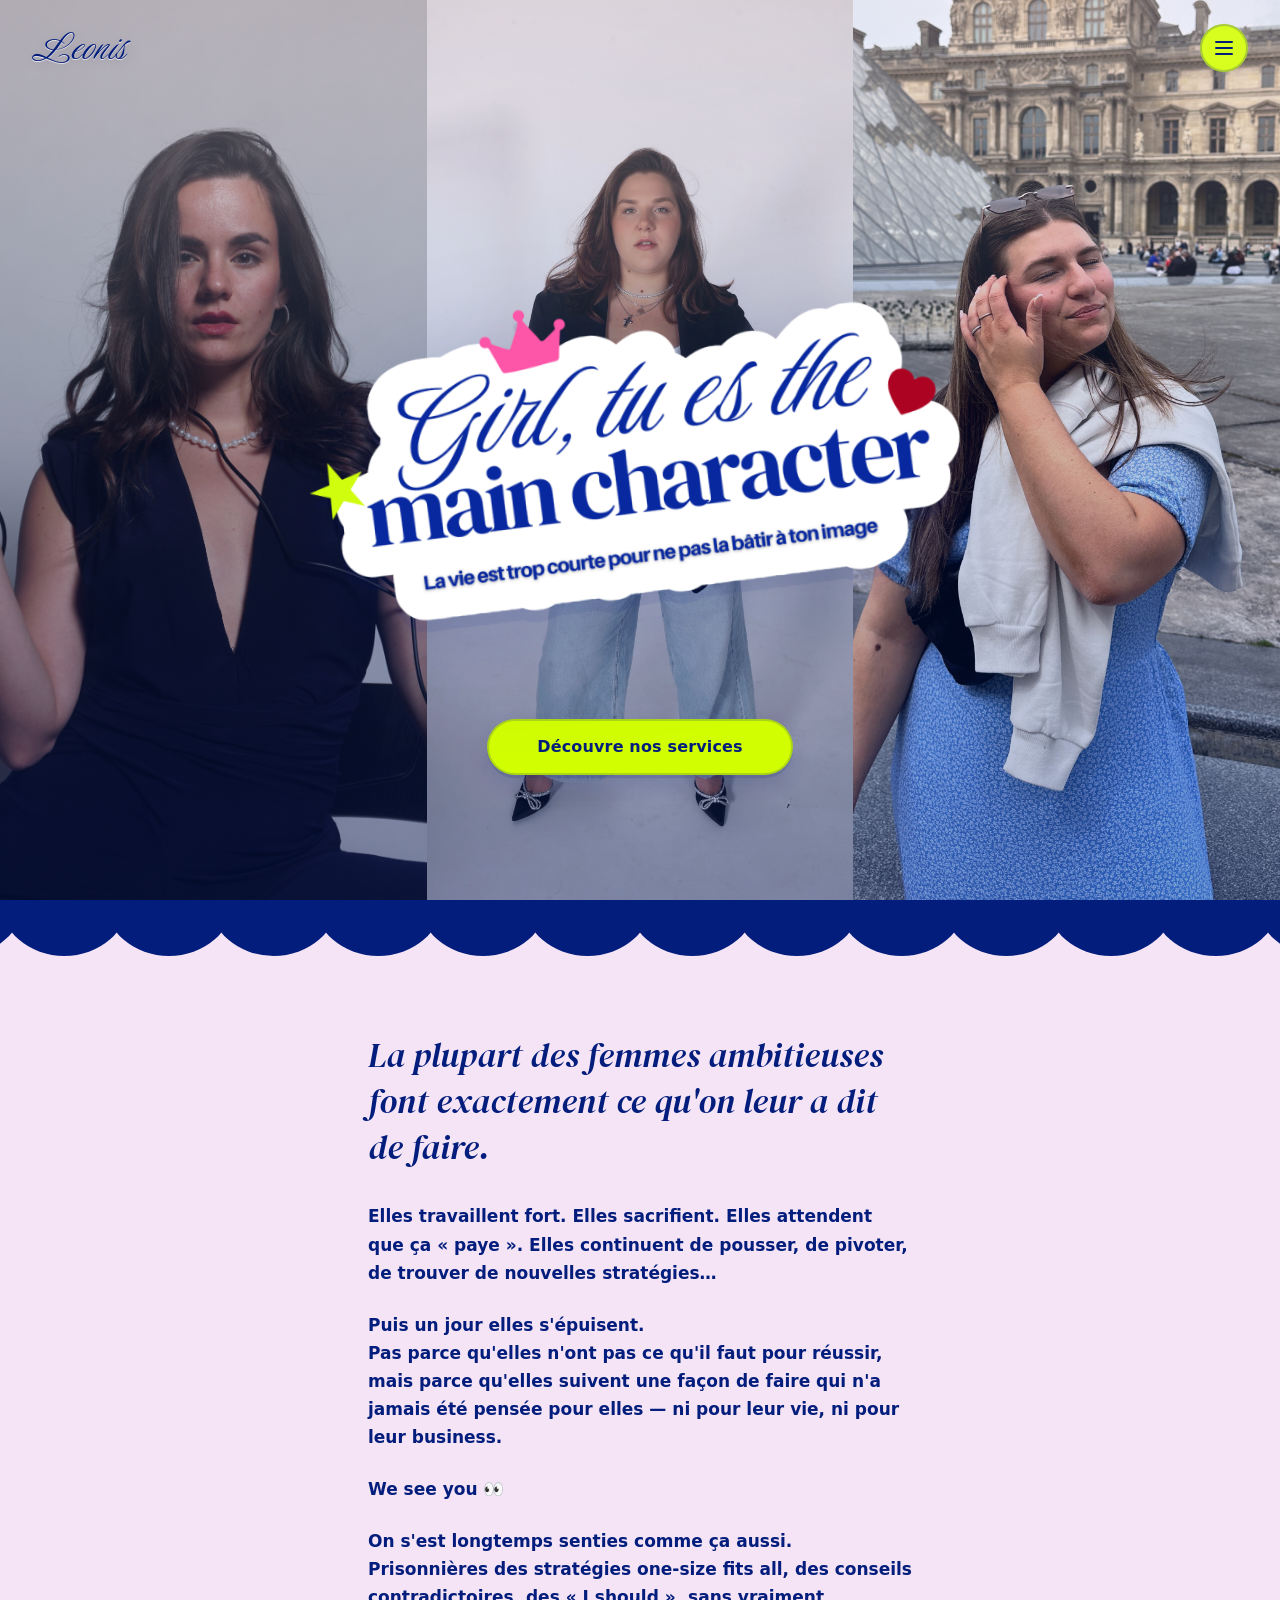
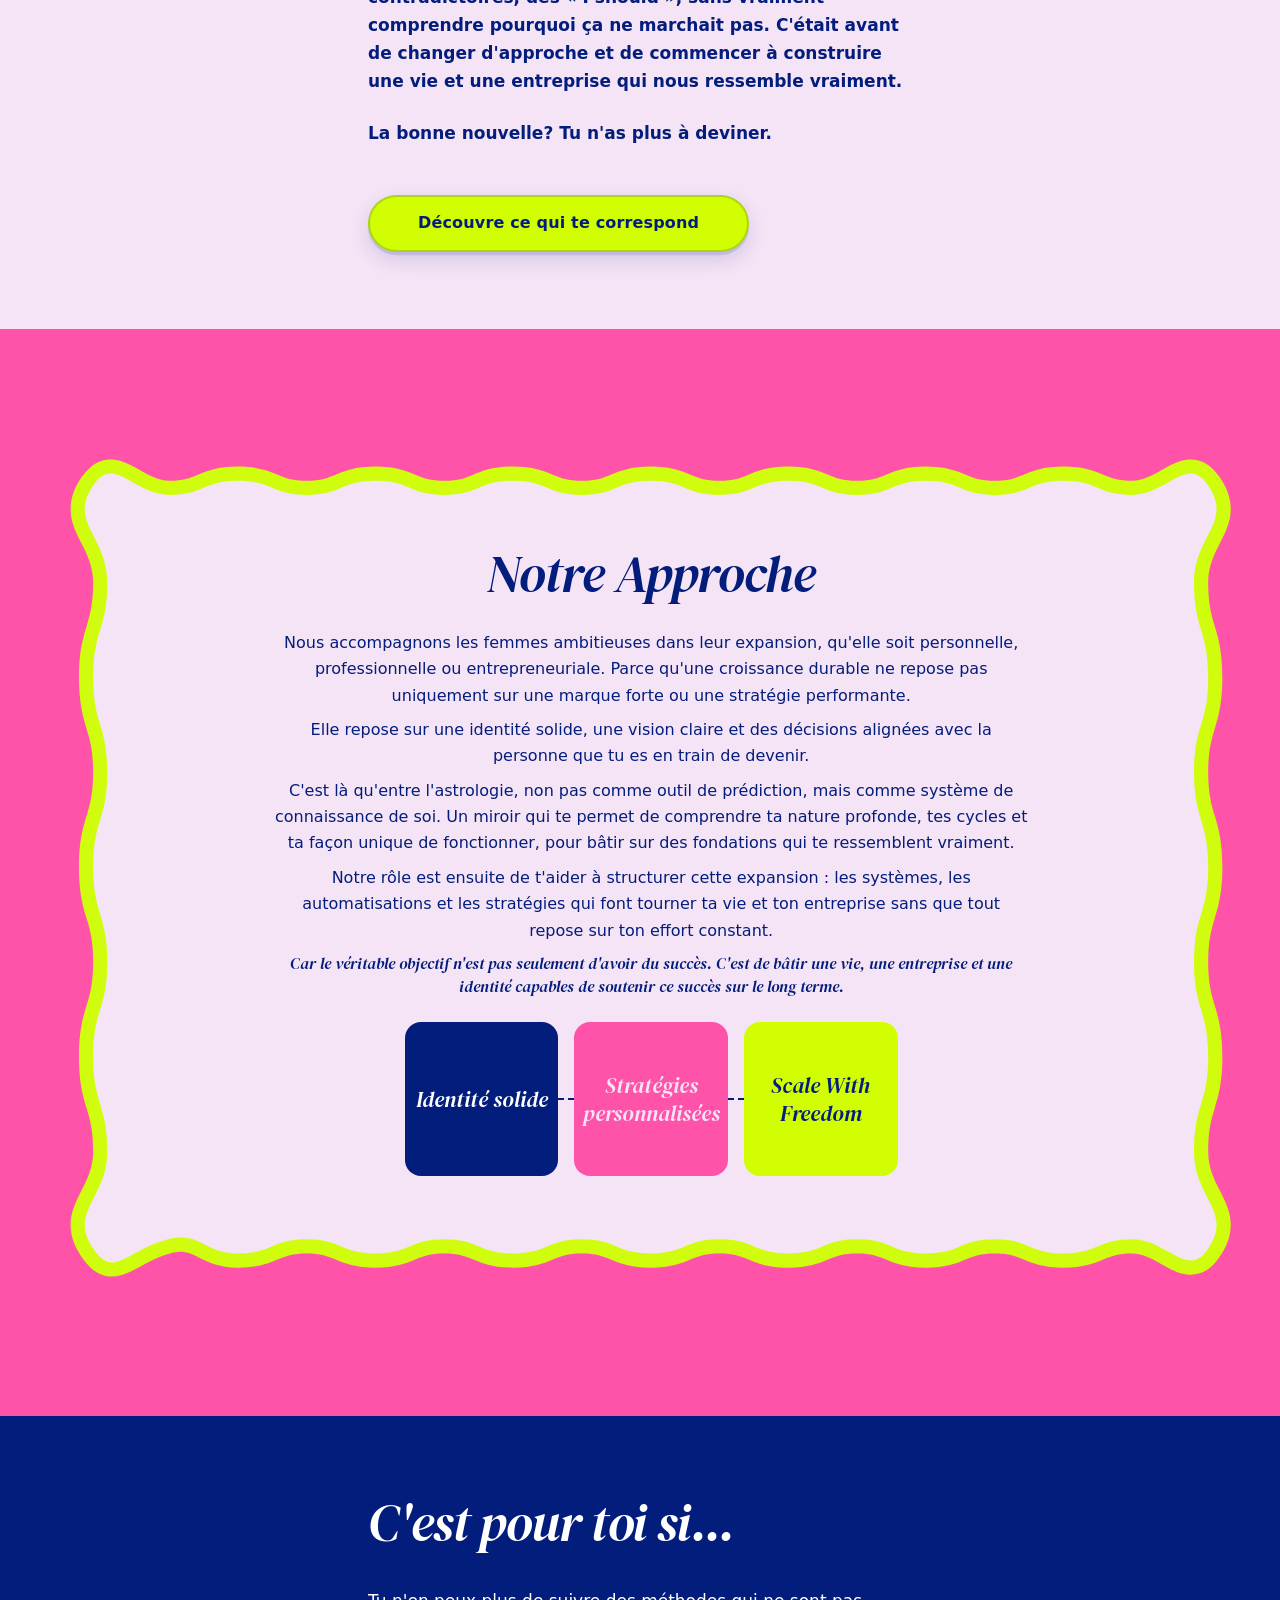
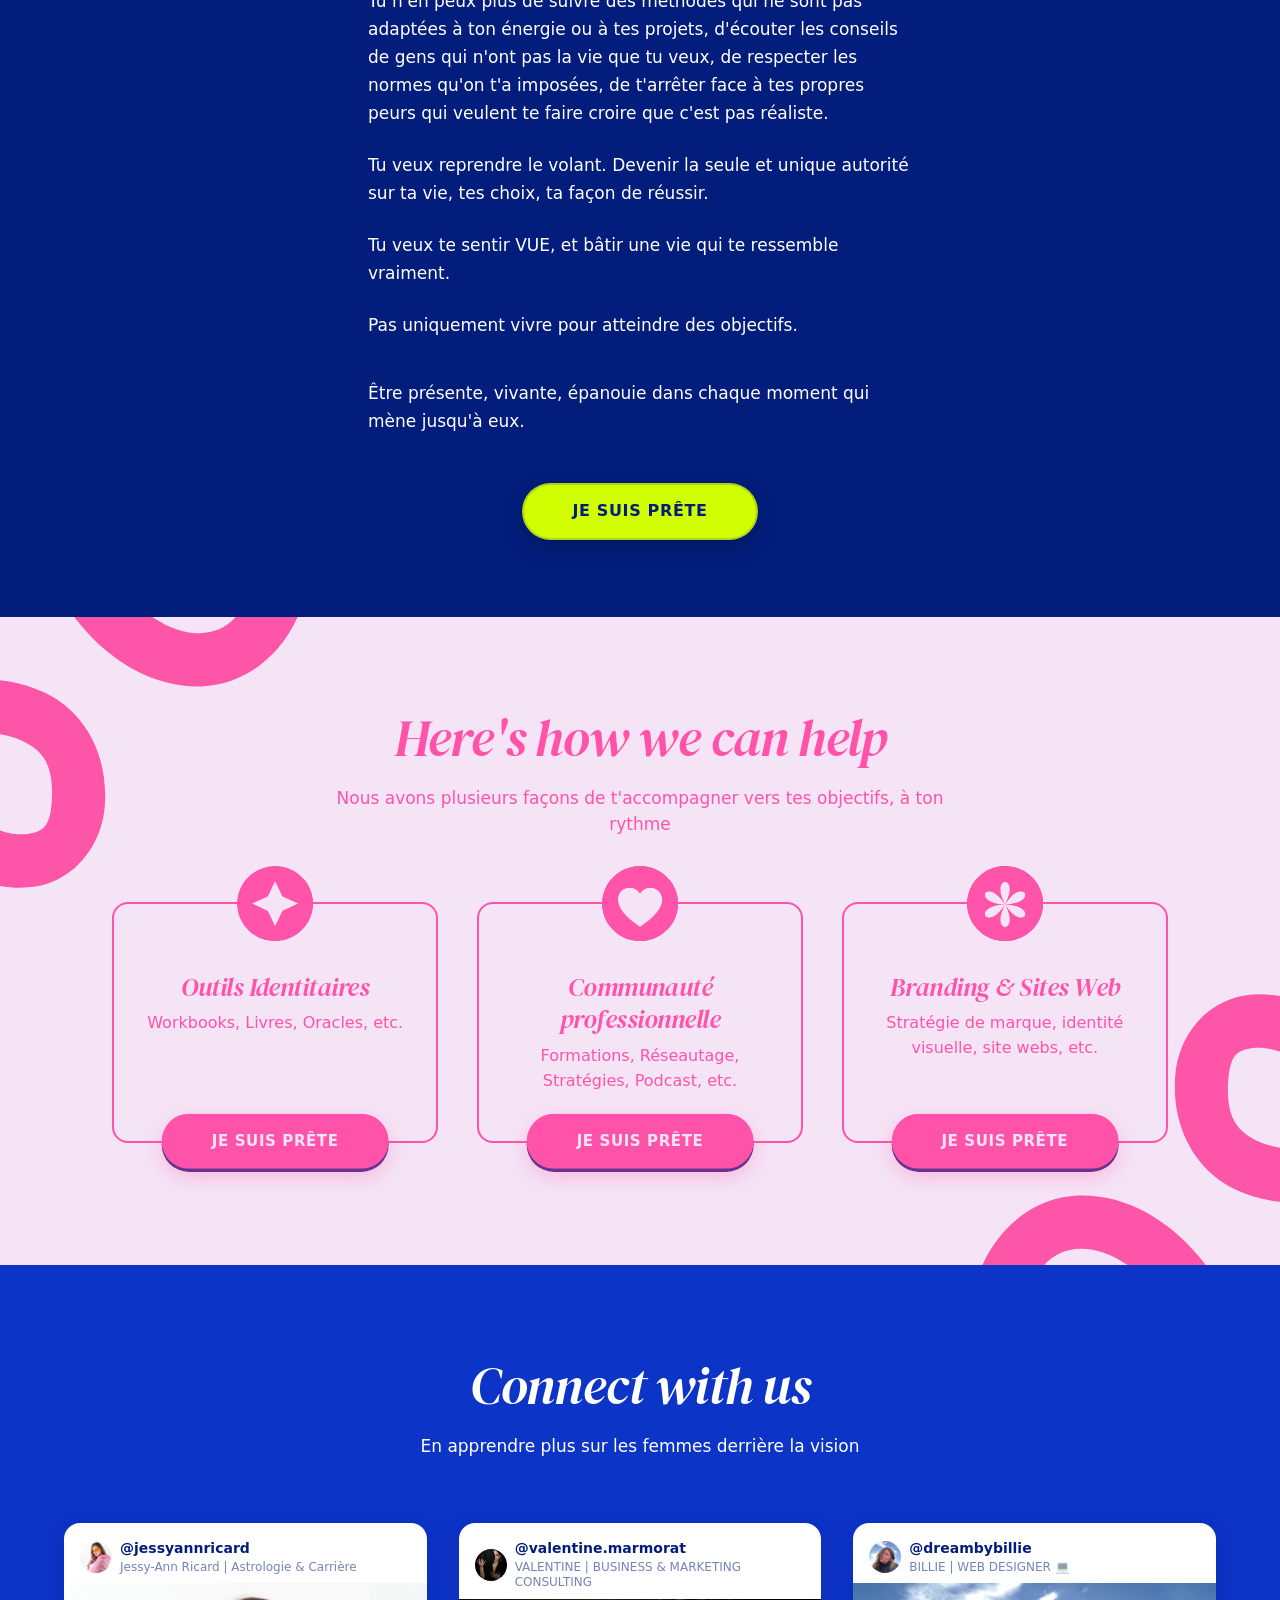
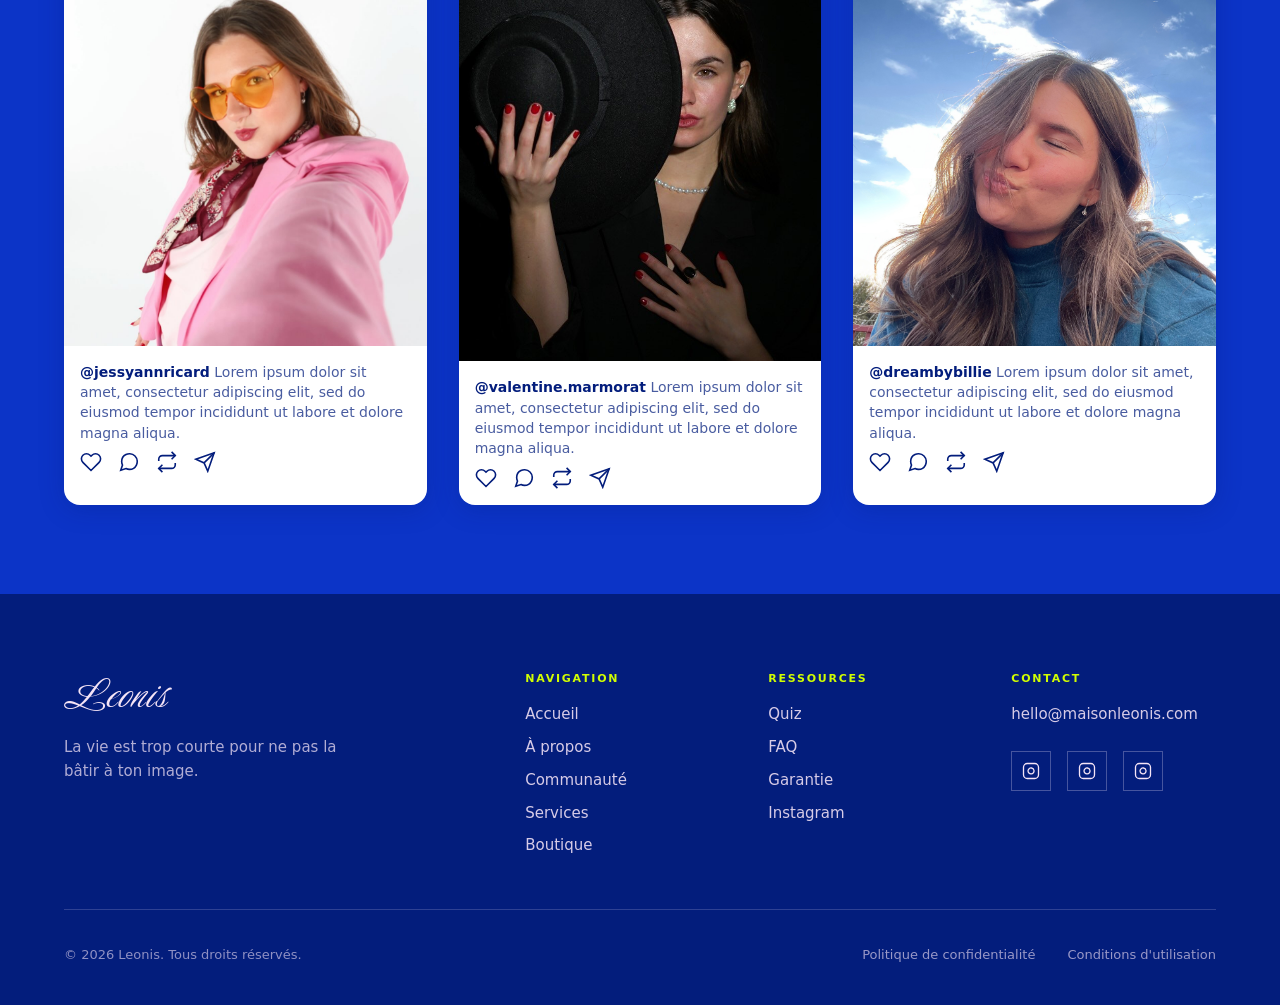
==== index.html @ 5a292ce3 "Initial commit — Maison Leonis Site vitrine Leonis Community : page d'accueil, page communauté, styl" ====
<!DOCTYPE html>
<html lang="fr">
<head>
  <meta charset="UTF-8" />
  <meta name="viewport" content="width=device-width, initial-scale=1.0, viewport-fit=cover" />
  <meta
    name="description"
    content="Leonis — Girl, tu es the main character. La vie est trop courte pour ne pas la bâtir à ton image."
  />
  <title>Girl, tu es the main character — Leonis</title>
  <link rel="icon" href="Images/rondetoile.svg" type="image/svg+xml" />

  <link rel="preconnect" href="https://fonts.googleapis.com" />
  <link rel="preconnect" href="https://fonts.gstatic.com" crossorigin />
  <link
    href="https://fonts.googleapis.com/css2?family=DM+Serif+Display:ital@0;1&family=Luxurious+Script&display=swap"
    rel="stylesheet"
  />
  <link href="https://fonts.cdnfonts.com/css/aileron" rel="stylesheet" />

  <link rel="preload" as="image" href="Images/jess.jpg" />
  <link rel="preload" as="image" href="Images/titrehero.png" />
  <link rel="stylesheet" href="css/variables.css" />
  <link rel="stylesheet" href="css/base.css" />
  <link rel="stylesheet" href="css/nav-footer.css" />
  <link rel="stylesheet" href="css/pages/home.css" />
</head>
<body class="page-home">

  <header class="site-header">
    <a class="site-logo" href="index.html">Leonis</a>
    <button
      class="nav-toggle"
      type="button"
      aria-expanded="false"
      aria-controls="site-nav"
      aria-label="Ouvrir le menu"
    >
      <span class="nav-toggle__bars" aria-hidden="true">
        <span class="nav-toggle__bar"></span>
        <span class="nav-toggle__bar"></span>
        <span class="nav-toggle__bar"></span>
      </span>
    </button>
  </header>

  <div class="nav-overlay" id="site-nav" aria-hidden="true">
    <div class="nav-popup" role="dialog" aria-modal="true" aria-label="Menu principal">
      <nav class="nav-popup__nav" aria-label="Navigation principale">
        <ul class="nav-popup__list">
          <li class="nav-popup__item">
            <a class="nav-popup__link nav-popup__link--active" href="index.html" aria-current="page">Accueil</a>
          </li>
          <li class="nav-popup__item">
            <a class="nav-popup__link" href="#a-propos">À propos</a>
          </li>
          <li class="nav-popup__item">
            <a class="nav-popup__link" href="community.html">Communauté</a>
          </li>
          <li class="nav-popup__item">
            <a class="nav-popup__link" href="#services">Services</a>
          </li>
          <li class="nav-popup__item">
            <a class="nav-popup__link" href="#boutique">Boutique</a>
          </li>
        </ul>
      </nav>
    </div>
  </div>

  <main>
    <section class="hero hero--sticker" aria-labelledby="hero-sticker-title">
      <div class="hero__panels" aria-hidden="true">

        <div class="hero__carousel">
          <div class="hero__panel">
            <img
              class="hero__panel-img hero__panel-img--val"
              src="Images/valfond.JPG"
              alt=""
              width="800"
              height="1000"
            />
          </div>
          <div class="hero__panel">
            <img
              class="hero__panel-img is-active"
              src="Images/jessfond.jpg"
              alt=""
              width="800"
              height="1000"
            />
          </div>
      
          <div class="hero__panel">
            <img
              class="hero__panel-img hero__panel-img--billie"
              src="Images/billiefond2.JPG"
              alt=""
              width="800"
              height="1000"
            />
          </div>
          <div class="hero__carousel-dots">
            <button type="button" class="hero__carousel-dot is-active" aria-label="Photo 1 sur 3"></button>
            <button type="button" class="hero__carousel-dot" aria-label="Photo 2 sur 3"></button>
            <button type="button" class="hero__carousel-dot" aria-label="Photo 3 sur 3"></button>
          </div>
        </div>
      </div>

      <div class="hero__inner hero__inner--sticker">
        <div class="hero-sticker">
          <h1 class="hero-sticker__title" id="hero-sticker-title">
            <img
              class="hero-sticker__title-img"
              src="Images/titrehero.png"
              alt="Girl, tu es the main character — La vie est trop courte pour ne pas la bâtir à ton image"
              width="800"
              height="400"
            />
          </h1>

          <a class="hero-sticker__btn" href="#services">Découvre nos services</a>
        </div>
      </div>
    </section>
    <section class="letter-section" aria-label="Une lettre pour toi">
      <svg
        class="letter-section__edge"
        xmlns="http://www.w3.org/2000/svg"
        viewBox="0 0 1492 75"
        preserveAspectRatio="none"
        aria-hidden="true"
      >
        <defs>
          <path
            id="letter-bump"
            d="M 0 0 H 150 A 75 75 0 0 1 0 0 Z"
          />
        </defs>
        <rect width="1492" height="3" fill="currentColor" />
        <use href="#letter-bump" x="-122" fill="currentColor" />
        <use href="#letter-bump" x="0" fill="currentColor" />
        <use href="#letter-bump" x="122" fill="currentColor" />
        <use href="#letter-bump" x="244" fill="currentColor" />
        <use href="#letter-bump" x="366" fill="currentColor" />
        <use href="#letter-bump" x="488" fill="currentColor" />
        <use href="#letter-bump" x="610" fill="currentColor" />
        <use href="#letter-bump" x="732" fill="currentColor" />
        <use href="#letter-bump" x="854" fill="currentColor" />
        <use href="#letter-bump" x="976" fill="currentColor" />
        <use href="#letter-bump" x="1098" fill="currentColor" />
        <use href="#letter-bump" x="1220" fill="currentColor" />
        <use href="#letter-bump" x="1342" fill="currentColor" />
        <use href="#letter-bump" x="1464" fill="currentColor" />
      </svg>

      <article class="letter-inner">
        <p class="letter-opening">La plupart des femmes ambitieuses font exactement ce qu'on leur a dit de faire.</p>
        <div class="letter-body">
          <p class="letter-text">Elles travaillent fort. Elles sacrifient. Elles attendent que ça « paye ». Elles continuent de pousser, de pivoter, de trouver de nouvelles stratégies…</p>
          <p class="letter-text">Puis un jour elles s'épuisent.<br />
          Pas parce qu'elles n'ont pas ce qu'il faut pour réussir, mais parce qu'elles suivent une façon de faire qui n'a jamais été pensée pour elles — ni pour leur vie, ni pour leur business.</p>
          <p class="letter-text letter-text--emphasis">We see you 👀</p>
          <p class="letter-text">On s'est longtemps senties comme ça aussi. Prisonnières des stratégies one-size fits all, des conseils contradictoires, des « I should », sans vraiment comprendre pourquoi ça ne marchait pas. C'était avant de changer d'approche et de commencer à construire une vie et une entreprise qui nous ressemble vraiment.</p>
          <p class="letter-text">La bonne nouvelle? Tu n'as plus à deviner.</p>
        </div>
        <a class="letter-cta" href="quiz.html">Découvre ce qui te correspond</a>
      </article>
    </section>

    <section class="approach-section" aria-labelledby="approach-title">
      <article class="approach-card">
        <img
          class="approach-card__bg"
          src="Images/fondflash.svg"
          alt=""
          width="960"
          height="540"
          aria-hidden="true"
        />
        <div class="approach-card__content">
          <h2 class="approach-title" id="approach-title">Notre Approche</h2>
          <div class="approach-body">
            <p class="approach-text approach-text--lead">
              Nous accompagnons les femmes ambitieuses dans leur expansion, qu'elle soit personnelle, professionnelle ou entrepreneuriale. Parce qu'une croissance durable ne repose pas uniquement sur une marque forte ou une stratégie performante.
            </p>
            <p class="approach-text">
              Elle repose sur une identité solide, une vision claire et des décisions alignées avec la personne que tu es en train de devenir.
            </p>
            <p class="approach-text">
              C'est là qu'entre l'astrologie, non pas comme outil de prédiction, mais comme système de connaissance de soi. Un miroir qui te permet de comprendre ta nature profonde, tes cycles et ta façon unique de fonctionner, pour bâtir sur des fondations qui te ressemblent vraiment.
            </p>
            <p class="approach-text">
              Notre rôle est ensuite de t'aider à structurer cette expansion : les systèmes, les automatisations et les stratégies qui font tourner ta vie et ton entreprise sans que tout repose sur ton effort constant.
            </p>
            <p class="approach-text approach-text--closing">
              Car le véritable objectif n'est pas seulement d'avoir du succès. C'est de bâtir une vie, une entreprise et une identité capables de soutenir ce succès sur le long terme.
            </p>
          </div>

          <div class="approach-pills" role="list" aria-label="Les trois piliers de notre approche">
            <div class="approach-pill approach-pill--navy" role="listitem">
              <span class="approach-pill__label">Identité solide</span>
            </div>
            <div class="approach-pill approach-pill--blush" role="listitem">
              <span class="approach-pill__label">Stratégies personnalisées</span>
            </div>
            <div class="approach-pill approach-pill--lime" role="listitem">
              <span class="approach-pill__label">Scale With Freedom</span>
            </div>
          </div>
        </div>
      </article>
    </section>

    <section class="for-you-section" aria-labelledby="for-you-title">
      <article class="for-you-inner">
        <h2 class="for-you-title" id="for-you-title">C'est pour toi si...</h2>
        <div class="for-you-body">
          <p class="for-you-text">
            Tu n'en peux plus de suivre des méthodes qui ne sont pas adaptées à ton énergie ou à tes projets, d'écouter les conseils de gens qui n'ont pas la vie que tu veux, de respecter les normes qu'on t'a imposées, de t'arrêter face à tes propres peurs qui veulent te faire croire que c'est pas réaliste.
          </p>
          <p class="for-you-text">
            Tu veux reprendre le volant. Devenir la seule et unique autorité sur ta vie, tes choix, ta façon de réussir.
          </p>
          <p class="for-you-text">
            Tu veux te sentir VUE, et bâtir une vie qui te ressemble vraiment.
          </p>
          <p class="for-you-text">
            Pas uniquement vivre pour atteindre des objectifs.
          </p>
          <p class="for-you-text for-you-text--closing">
            Être présente, vivante, épanouie dans chaque moment qui mène jusqu'à eux.
          </p>
        </div>
        <a class="for-you-cta" href="quiz.html">Je suis prête</a>
      </article>
    </section>

    <section class="services-section" id="services" aria-labelledby="services-title">
      <img
        class="services-section__deco services-section__deco--top-left"
        src="Images/formerose.svg"
        alt=""
        width="600"
        height="600"
        aria-hidden="true"
      />
      <img
        class="services-section__deco services-section__deco--bottom-right"
        src="Images/formerose.svg"
        alt=""
        width="600"
        height="600"
        aria-hidden="true"
      />

      <div class="services-inner">
        <header class="services-header">
          <h2 class="services-title" id="services-title">Here's how we can help</h2>
          <p class="services-subtitle">
            Nous avons plusieurs façons de t'accompagner vers tes objectifs, à ton rythme
          </p>
        </header>

        <div class="services-grid" role="list" aria-label="Nos trois offres">
          <article class="service-card" role="listitem">
            <img
              class="service-card__icon"
              src="Images/rondetoile.svg"
              alt=""
              width="80"
              height="80"
              aria-hidden="true"
            />
            <h3 class="service-card__title">Outils Identitaires</h3>
            <p class="service-card__desc">Workbooks, Livres, Oracles, etc.</p>
            <a class="service-card__btn" href="#boutique">Je suis prête</a>
          </article>

          <article class="service-card" role="listitem">
            <img
              class="service-card__icon"
              src="Images/rondcoeur.svg"
              alt=""
              width="80"
              height="80"
              aria-hidden="true"
            />
            <h3 class="service-card__title">Communauté professionnelle</h3>
            <p class="service-card__desc">Formations, Réseautage, Stratégies, Podcast, etc.</p>
            <a class="service-card__btn" href="community.html">Je suis prête</a>
          </article>

          <article class="service-card" role="listitem">
            <img
              class="service-card__icon"
              src="Images/rondfleur.svg"
              alt=""
              width="80"
              height="80"
              aria-hidden="true"
            />
            <h3 class="service-card__title">Branding & Sites Web</h3>
            <p class="service-card__desc">Stratégie de marque, identité visuelle, site webs, etc.</p>
            <a class="service-card__btn" href="#services">Je suis prête</a>
          </article>
        </div>
      </div>
    </section>

    <section class="connect-section" id="connect" aria-labelledby="connect-title">
      <div class="connect-inner">
        <header class="connect-header">
          <h2 class="connect-title" id="connect-title">Connect with us</h2>
          <p class="connect-subtitle">En apprendre plus sur les femmes derrière la vision</p>
          <p class="connect-scroll-hint" aria-hidden="true">Glisse pour découvrir →</p>
        </header>

        <div class="connect-grid" role="list" aria-label="Nos profils Instagram">
          <a
            class="ig-post"
            role="listitem"
            href="https://www.instagram.com/jessyannricard/"
            target="_blank"
            rel="noopener noreferrer"
            aria-label="Voir le profil Instagram de Jess — @jessyannricard"
          >
            <div class="ig-post__header">
              <img
                class="ig-post__avatar"
                src="Images/jess.jpg"
                alt=""
                width="32"
                height="32"
                loading="lazy"
                decoding="async"
              />
              <div class="ig-post__meta">
                <span class="ig-post__username">@jessyannricard</span>
                <span class="ig-post__location">Jessy-Ann Ricard | Astrologie & Carrière</span>
              </div>
            </div>
            <img
              class="ig-post__image"
              src="Images/jess.jpg"
              alt="Jess, fondatrice de Maison Leonis."
              width="1080"
              height="1080"
              loading="lazy"
              decoding="async"
            />
            <div class="ig-post__footer">
              <p class="ig-post__caption">
                <strong class="ig-post__caption-user">@jessyannricard</strong>
                Lorem ipsum dolor sit amet, consectetur adipiscing elit, sed do eiusmod tempor incididunt ut labore et dolore magna aliqua.
              </p>
              <div class="ig-post__actions" aria-hidden="true">
                <svg class="ig-post__icon" viewBox="0 0 24 24" fill="none" stroke="currentColor" stroke-width="1.75" aria-hidden="true">
                  <path d="M20.84 4.61a5.5 5.5 0 0 0-7.78 0L12 5.67l-1.06-1.06a5.5 5.5 0 0 0-7.78 7.78l1.06 1.06L12 21.23l7.78-7.78 1.06-1.06a5.5 5.5 0 0 0 0-7.78z" />
                </svg>
                <svg class="ig-post__icon" viewBox="0 0 24 24" fill="none" stroke="currentColor" stroke-width="1.75" aria-hidden="true">
                  <path d="M21 11.5a8.38 8.38 0 0 1-.9 3.8 8.5 8.5 0 0 1-7.6 4.7 8.38 8.38 0 0 1-3.8-.9L3 21l1.9-5.7a8.38 8.38 0 0 1-.9-3.8 8.5 8.5 0 0 1 4.7-7.6 8.38 8.38 0 0 1 3.8-.9h.5a8.48 8.48 0 0 1 8 8v.5z" />
                </svg>
                <svg class="ig-post__icon" viewBox="0 0 24 24" fill="none" stroke="currentColor" stroke-width="1.75" aria-hidden="true">
                  <path d="M17 1l4 4-4 4" />
                  <path d="M3 11V9a4 4 0 0 1 4-4h14" />
                  <path d="M7 23l-4-4 4-4" />
                  <path d="M21 13v2a4 4 0 0 1-4 4H3" />
                </svg>
                <svg class="ig-post__icon" viewBox="0 0 24 24" fill="none" stroke="currentColor" stroke-width="1.75" aria-hidden="true">
                  <path d="M22 2L11 13" />
                  <path d="M22 2l-7 20-4-9-9-4 20-7z" />
                </svg>
              </div>
            </div>
          </a>

          <a
            class="ig-post"
            role="listitem"
            href="https://www.instagram.com/valentine.marmorat/"
            target="_blank"
            rel="noopener noreferrer"
            aria-label="Voir le profil Instagram de Val — @valentine.marmorat"
          >
            <div class="ig-post__header">
              <img
                class="ig-post__avatar"
                src="Images/val.jpg"
                alt=""
                width="32"
                height="32"
                loading="lazy"
                decoding="async"
              />
              <div class="ig-post__meta">
                <span class="ig-post__username">@valentine.marmorat</span>
                <span class="ig-post__location">VALENTINE | BUSINESS & MARKETING CONSULTING</span>
              </div>
            </div>
            <img
              class="ig-post__image"
              src="Images/val.jpg"
              alt="Val, co-fondatrice de Leonis Community."
              width="1080"
              height="1080"
              loading="lazy"
              decoding="async"
            />
            <div class="ig-post__footer">
              <p class="ig-post__caption">
                <strong class="ig-post__caption-user">@valentine.marmorat</strong>
                Lorem ipsum dolor sit amet, consectetur adipiscing elit, sed do eiusmod tempor incididunt ut labore et dolore magna aliqua.
              </p>
              <div class="ig-post__actions" aria-hidden="true">
                <svg class="ig-post__icon" viewBox="0 0 24 24" fill="none" stroke="currentColor" stroke-width="1.75" aria-hidden="true">
                  <path d="M20.84 4.61a5.5 5.5 0 0 0-7.78 0L12 5.67l-1.06-1.06a5.5 5.5 0 0 0-7.78 7.78l1.06 1.06L12 21.23l7.78-7.78 1.06-1.06a5.5 5.5 0 0 0 0-7.78z" />
                </svg>
                <svg class="ig-post__icon" viewBox="0 0 24 24" fill="none" stroke="currentColor" stroke-width="1.75" aria-hidden="true">
                  <path d="M21 11.5a8.38 8.38 0 0 1-.9 3.8 8.5 8.5 0 0 1-7.6 4.7 8.38 8.38 0 0 1-3.8-.9L3 21l1.9-5.7a8.38 8.38 0 0 1-.9-3.8 8.5 8.5 0 0 1 4.7-7.6 8.38 8.38 0 0 1 3.8-.9h.5a8.48 8.48 0 0 1 8 8v.5z" />
                </svg>
                <svg class="ig-post__icon" viewBox="0 0 24 24" fill="none" stroke="currentColor" stroke-width="1.75" aria-hidden="true">
                  <path d="M17 1l4 4-4 4" />
                  <path d="M3 11V9a4 4 0 0 1 4-4h14" />
                  <path d="M7 23l-4-4 4-4" />
                  <path d="M21 13v2a4 4 0 0 1-4 4H3" />
                </svg>
                <svg class="ig-post__icon" viewBox="0 0 24 24" fill="none" stroke="currentColor" stroke-width="1.75" aria-hidden="true">
                  <path d="M22 2L11 13" />
                  <path d="M22 2l-7 20-4-9-9-4 20-7z" />
                </svg>
              </div>
            </div>
          </a>

          <a
            class="ig-post"
            role="listitem"
            href="https://www.instagram.com/dreambybillie/"
            target="_blank"
            rel="noopener noreferrer"
            aria-label="Voir le profil Instagram de Billie — @billieapointe"
          >
            <div class="ig-post__header">
              <img
                class="ig-post__avatar"
                src="Images/billie.png"
                alt=""
                width="32"
                height="32"
                loading="lazy"
                decoding="async"
              />
              <div class="ig-post__meta">
                <span class="ig-post__username">@dreambybillie</span>
                <span class="ig-post__location">BILLIE | WEB DESIGNER 💻</span>
              </div>
            </div>
            <img
              class="ig-post__image ig-post__image--billie"
              src="Images/billie.png"
              alt="Billie, associée Maison Leonis."
              width="1080"
              height="1080"
              loading="lazy"
              decoding="async"
            />
            <div class="ig-post__footer">
              <p class="ig-post__caption">
                <strong class="ig-post__caption-user">@dreambybillie</strong>
                Lorem ipsum dolor sit amet, consectetur adipiscing elit, sed do eiusmod tempor incididunt ut labore et dolore magna aliqua.
              </p>
              <div class="ig-post__actions" aria-hidden="true">
                <svg class="ig-post__icon" viewBox="0 0 24 24" fill="none" stroke="currentColor" stroke-width="1.75" aria-hidden="true">
                  <path d="M20.84 4.61a5.5 5.5 0 0 0-7.78 0L12 5.67l-1.06-1.06a5.5 5.5 0 0 0-7.78 7.78l1.06 1.06L12 21.23l7.78-7.78 1.06-1.06a5.5 5.5 0 0 0 0-7.78z" />
                </svg>
                <svg class="ig-post__icon" viewBox="0 0 24 24" fill="none" stroke="currentColor" stroke-width="1.75" aria-hidden="true">
                  <path d="M21 11.5a8.38 8.38 0 0 1-.9 3.8 8.5 8.5 0 0 1-7.6 4.7 8.38 8.38 0 0 1-3.8-.9L3 21l1.9-5.7a8.38 8.38 0 0 1-.9-3.8 8.5 8.5 0 0 1 4.7-7.6 8.38 8.38 0 0 1 3.8-.9h.5a8.48 8.48 0 0 1 8 8v.5z" />
                </svg>
                <svg class="ig-post__icon" viewBox="0 0 24 24" fill="none" stroke="currentColor" stroke-width="1.75" aria-hidden="true">
                  <path d="M17 1l4 4-4 4" />
                  <path d="M3 11V9a4 4 0 0 1 4-4h14" />
                  <path d="M7 23l-4-4 4-4" />
                  <path d="M21 13v2a4 4 0 0 1-4 4H3" />
                </svg>
                <svg class="ig-post__icon" viewBox="0 0 24 24" fill="none" stroke="currentColor" stroke-width="1.75" aria-hidden="true">
                  <path d="M22 2L11 13" />
                  <path d="M22 2l-7 20-4-9-9-4 20-7z" />
                </svg>
              </div>
            </div>
          </a>
        </div>
      </div>
    </section>
  </main>

  <footer class="site-footer">
    <div class="site-footer__inner">
      <div class="site-footer__top">
        <div class="site-footer__brand">
          <a class="site-footer__logo" href="index.html">Leonis</a>
          <p class="site-footer__tagline">
            La vie est trop courte pour ne pas la bâtir à ton image.
          </p>
        </div>

        <div class="site-footer__grid">
          <nav class="site-footer__col site-footer__col--navigation" aria-label="Navigation du site">
            <h2 class="site-footer__heading">Navigation</h2>
            <ul class="site-footer__list">
              <li><a class="site-footer__link" href="index.html">Accueil</a></li>
              <li><a class="site-footer__link" href="#a-propos">À propos</a></li>
              <li><a class="site-footer__link" href="community.html">Communauté</a></li>
              <li><a class="site-footer__link" href="#services">Services</a></li>
              <li><a class="site-footer__link" href="#boutique">Boutique</a></li>
            </ul>
          </nav>

          <nav class="site-footer__col" aria-label="Ressources">
            <h2 class="site-footer__heading">Ressources</h2>
            <ul class="site-footer__list">
              <li><a class="site-footer__link" href="quiz.html">Quiz</a></li>
              <li><a class="site-footer__link" href="community.html#faq">FAQ</a></li>
              <li><a class="site-footer__link" href="community.html#garantie">Garantie</a></li>
              <li><a class="site-footer__link" href="#connect">Instagram</a></li>
            </ul>
          </nav>

          <div class="site-footer__col">
            <h2 class="site-footer__heading">Contact</h2>
            <ul class="site-footer__list">
              <li>
                <a class="site-footer__link" href="mailto:hello@maisonleonis.com">
                  hello@maisonleonis.com
                </a>
              </li>
            </ul>

            <ul class="site-footer__social" aria-label="Nos profils Instagram">
              <li>
                <a
                  class="site-footer__social-link"
                  href="https://www.instagram.com/jessyannricard/"
                  target="_blank"
                  rel="noopener noreferrer"
                  aria-label="Instagram de Jess — @jessyannricard"
                >
                  <svg class="site-footer__social-icon" viewBox="0 0 24 24" fill="none" stroke="currentColor" stroke-width="1.75" aria-hidden="true">
                    <rect x="2" y="2" width="20" height="20" rx="5" ry="5" />
                    <path d="M16 11.37A4 4 0 1 1 12.63 8 4 4 0 0 1 16 11.37z" />
                    <line x1="17.5" y1="6.5" x2="17.51" y2="6.5" />
                  </svg>
                </a>
              </li>
              <li>
                <a
                  class="site-footer__social-link"
                  href="https://www.instagram.com/valentine.marmorat/"
                  target="_blank"
                  rel="noopener noreferrer"
                  aria-label="Instagram de Val — @valentine.marmorat"
                >
                  <svg class="site-footer__social-icon" viewBox="0 0 24 24" fill="none" stroke="currentColor" stroke-width="1.75" aria-hidden="true">
                    <rect x="2" y="2" width="20" height="20" rx="5" ry="5" />
                    <path d="M16 11.37A4 4 0 1 1 12.63 8 4 4 0 0 1 16 11.37z" />
                    <line x1="17.5" y1="6.5" x2="17.51" y2="6.5" />
                  </svg>
                </a>
              </li>
              <li>
                <a
                  class="site-footer__social-link"
                  href="https://www.instagram.com/dreambybillie/"
                  target="_blank"
                  rel="noopener noreferrer"
                  aria-label="Instagram de Billie — @dreambybillie"
                >
                  <svg class="site-footer__social-icon" viewBox="0 0 24 24" fill="none" stroke="currentColor" stroke-width="1.75" aria-hidden="true">
                    <rect x="2" y="2" width="20" height="20" rx="5" ry="5" />
                    <path d="M16 11.37A4 4 0 1 1 12.63 8 4 4 0 0 1 16 11.37z" />
                    <line x1="17.5" y1="6.5" x2="17.51" y2="6.5" />
                  </svg>
                </a>
              </li>
            </ul>
          </div>
        </div>
      </div>

      <div class="site-footer__bottom">
        <p class="site-footer__copy">© 2026 Leonis. Tous droits réservés.</p>
        <nav class="site-footer__legal" aria-label="Liens légaux">
          <ul class="site-footer__legal-list">
            <li><a class="site-footer__legal-link" href="#">Politique de confidentialité</a></li>
            <li><a class="site-footer__legal-link" href="#">Conditions d'utilisation</a></li>
          </ul>
        </nav>
      </div>
    </div>
  </footer>

  <script type="module" src="animation.js"></script>
</body>
</html>
---- css/variables.css ----
/* ============================================
   variables.css — couleurs, typos, espacements
   ============================================ */

:root {
  /* Palette officielle */
  --color-lime: #d1fe01;
  --color-navy: #031d7c;
  --color-blue: #0c34c7;
  --color-blush: #f5e4f6;
  --color-pink: #ff53a9;
  --color-crimson: #ac0324;

  /* Sémantique */
  --color-anchor-black: var(--color-navy);
  --color-anchor-cream: var(--color-blush);
  --color-ink: var(--color-navy);
  --color-forest: var(--color-crimson);
  --color-sage: var(--color-lime);
  --color-lavender: var(--color-pink);
  --color-lilac: var(--color-blush);
  --color-cream: var(--color-blush);

  /* Noto Serif Display (Google Fonts) — variante condensée via font-stretch */
  --font-heading: "Noto Serif Display", Georgia, serif;
  --font-heading-stretch: condensed;
  --font-body: "Inter", system-ui, sans-serif;
  --font-logo: "Luxurious Script", cursive;

  --space-sm: 0.5rem;
  --space-md: 1rem;
  --space-lg: 1.5rem;
  --space-xl: 2rem;
  --space-2xl: 3rem;
  --space-3xl: 4rem;
  --space-4xl: 6rem;

  /* Angles droits : autorité, hors codes spa */
  --radius-promise-frame: 0;
  --radius-promise-card: 0;
  --radius-faq-pill: 0;
  --radius-lg: 1rem;

  /* ~100–120px : air entre sections « club privé » */
  --section-padding-y: clamp(6.25rem, 9vw, 7.5rem);

  --faq-page-bg: var(--color-anchor-cream);
  --faq-card-surface: color-mix(in srgb, white 88%, var(--color-anchor-cream));

  /* CTA finale plein écran — photo + overlay */
  --final-cta-padding-y: 8.75rem;
  --final-cta-title-min: 5rem;
  --final-cta-subtitle-size: 1.125rem;
  --final-cta-overlay: color-mix(in srgb, var(--color-anchor-black) 55%, transparent);

  /* Bouton primaire (girl boss) — même look partout */
  --lc-btn-max-width: 26.25rem;
  --lc-btn-border: color-mix(in srgb, var(--color-ink) 24%, transparent);
  --lc-btn-border-hover: color-mix(in srgb, var(--color-ink) 38%, transparent);
  --lc-btn-shadow-3d: 0 0.25rem 0 color-mix(in srgb, var(--color-ink) 14%, transparent);
  --lc-btn-shadow-soft: 0 0.75rem 2rem color-mix(in srgb, var(--color-ink) 18%, transparent);
  --lc-btn-shadow-hover-3d: 0 0.125rem 0 color-mix(in srgb, var(--color-ink) 16%, transparent);
  --lc-btn-shadow-hover-soft: 0 1rem 2.5rem color-mix(in srgb, var(--color-ink) 26%, transparent);

  --promise-surface: color-mix(in srgb, var(--color-lilac) 28%, var(--color-anchor-cream));
  --promise-frame-bg: color-mix(in srgb, var(--color-lilac) 42%, white);
  --promise-card-tone-1: color-mix(in srgb, var(--color-lilac) 78%, white);
  --promise-card-tone-2: color-mix(in srgb, var(--color-blue) 22%, var(--color-lilac));
  --promise-card-tone-3: color-mix(in srgb, var(--color-sage) 18%, var(--color-lilac));
  --promise-card-tone-4: color-mix(in srgb, var(--color-forest) 12%, var(--color-lilac));
  --promise-card-border: color-mix(in srgb, var(--color-ink) 32%, transparent);
  --promise-burst-tint: color-mix(in srgb, var(--color-lavender) 45%, white);

  /* Hero h1 — gouttières latérales pour resserrer le titre */
  --hero-title-gutter: 7.5rem; /* 120px */

  /* Titres de section (h2 / intro) — plus larges que l’ancienne colonne ~40–44rem ; hero exclu */
  --lc-section-heading-stack: min(58rem, 100%);
  --lc-section-heading-stack-tight: min(54rem, 100%);
  --lc-section-copy-column: min(58rem, 100%);
  /* Section story : plus large, padding vertical dédié (moins haut que les autres sections) */
  --lc-story-inner-max: min(72rem, 100%);
  --lc-story-padding-y: clamp(3rem, 5vw, 4.25rem);

  --transition-base: 280ms ease;

  --max-width-content: 45rem;
  --max-width-site: 72rem;
}
---- css/base.css ----
/* ============================================
   base.css — reset, typographie, bouton partagé
   ============================================ */

*,
*::before,
*::after {
  box-sizing: border-box;
}

body {
  margin: 0;
  overflow-x: hidden;
  font-family: var(--font-body);
  font-size: clamp(0.875rem, 0.35vw + 0.82rem, 0.9375rem);
  line-height: 1.65;
  color: var(--color-ink);
  background-color: var(--color-anchor-cream);
}

img {
  max-width: 100%;
  height: auto;
  display: block;
}

a {
  color: inherit;
  text-decoration: none;
}

a:focus-visible {
  outline: 2px solid var(--color-lavender);
  outline-offset: 3px;
}

/* ============================================
   Bouton primaire — girl boss (palette Leonis)
   ============================================ */

.lc-btn {
  position: relative;
  display: inline-flex;
  align-items: center;
  justify-content: center;
  margin-top: var(--space-sm);
  padding: var(--space-lg) var(--space-2xl);
  border: 2px solid var(--lc-btn-border);
  border-radius: 0;
  font-family: var(--font-body);
  font-size: 0.75rem;
  font-weight: 700;
  line-height: 1.35;
  letter-spacing: 0.14em;
  text-transform: uppercase;
  text-align: center;
  text-decoration: none;
  color: var(--color-ink);
  background-color: var(--color-lavender);
  box-shadow: var(--lc-btn-shadow-3d), var(--lc-btn-shadow-soft);
  cursor: pointer;
  transition:
    background-color var(--transition-base),
    border-color var(--transition-base),
    color var(--transition-base),
    transform var(--transition-base),
    box-shadow var(--transition-base);
}

.lc-btn:hover {
  color: var(--color-ink);
  background-color: var(--color-lilac);
  border-color: var(--lc-btn-border-hover);
  box-shadow: var(--lc-btn-shadow-hover-3d), var(--lc-btn-shadow-hover-soft);
  transform: translateY(-2px);
}

.lc-btn:focus-visible {
  outline: 2px solid var(--color-lavender);
  outline-offset: 4px;
}

.final-cta .lc-btn:focus-visible {
  outline-color: var(--color-anchor-cream);
}

.final-cta__actions .lc-btn,
.pricing__actions .lc-btn {
  width: 100%;
  max-width: var(--lc-btn-max-width);
  margin-top: 0;
}

.faq__footer .lc-btn {
  margin-top: 0;
}

@media (prefers-reduced-motion: reduce) {
  .lc-btn:hover {
    transform: none;
  }
}

/* Titres principaux : Noto Serif Display condensed (400–500), tailles max 68px / 50px */
h1,
h2 {
  font-family: var(--font-heading);
  font-weight: 500;
  font-style: normal;
  font-stretch: var(--font-heading-stretch);
  line-height: 1.12;
}

h1 {
  font-size: clamp(2.5rem, 4.5vw + 1.5rem, 4.75rem);
}

h2 {
  font-size: clamp(2.75rem, 5.5vw + 1.35rem, 5.75rem);
  font-weight: 500;
  letter-spacing: -0.02em;
}

h1 em,
h2 em {
  font-style: italic;
  font-weight: 400;
}

h3 {
  font-family: var(--font-heading);
  font-size: clamp(1.5rem, 2.25vw + 0.85rem, 2.35rem);
  font-weight: 500;
  font-style: normal;
  font-stretch: var(--font-heading-stretch);
  line-height: 1.2;
  letter-spacing: -0.02em;
}

h3 em {
  font-style: italic;
  font-weight: 400;
}
---- css/nav-footer.css ----
/* ============================================
   nav-footer.css — header, menu hamburger, footer
   ============================================ */

/* --- Header & menu hamburger --- */

.site-header {
  position: fixed;
  top: 0;
  right: 0;
  left: 0;
  z-index: 100;
  display: flex;
  align-items: center;
  justify-content: space-between;
  padding: var(--space-lg) var(--space-xl);
  pointer-events: none;
}

.site-header > * {
  pointer-events: auto;
}

.site-logo {
  font-family: var(--font-logo);
  font-size: clamp(2rem, 3.5vw, 2.75rem);
  font-weight: 400;
  line-height: 1;
  letter-spacing: 0.02em;
  color: var(--color-cream);
  text-shadow: 0 1px 2px color-mix(in srgb, var(--color-navy) 45%, transparent);
  transition: color var(--transition-base);
}

.site-logo:hover {
  color: var(--color-lavender);
}

.page-home .site-logo {
  color: var(--color-navy);
  text-shadow:
    0 1px 0 color-mix(in srgb, white 70%, transparent),
    0 2px 12px color-mix(in srgb, var(--color-navy) 18%, transparent);
}

.page-home .site-logo:hover {
  color: var(--color-pink);
}

.nav-toggle {
  position: relative;
  display: flex;
  align-items: center;
  justify-content: center;
  width: 3rem;
  height: 3rem;
  padding: 0;
  border: 2px solid color-mix(in srgb, var(--color-cream) 55%, transparent);
  border-radius: 50%;
  background-color: color-mix(in srgb, var(--color-navy) 72%, transparent);
  cursor: pointer;
  backdrop-filter: blur(6px);
  transition:
    border-color var(--transition-base),
    background-color var(--transition-base),
    transform var(--transition-base);
}

.nav-toggle:hover {
  border-color: var(--color-lime);
  background-color: color-mix(in srgb, var(--color-navy) 88%, transparent);
  transform: scale(1.04);
}

.nav-toggle:focus-visible {
  outline: 2px solid var(--color-lime);
  outline-offset: 4px;
}

.page-home .nav-toggle {
  border-color: color-mix(in srgb, var(--color-navy) 22%, transparent);
  background-color: color-mix(in srgb, var(--color-lime) 88%, white);
}

.page-home .nav-toggle:hover {
  border-color: var(--color-navy);
  background-color: var(--color-lime);
}

.nav-toggle__bars {
  position: relative;
  display: block;
  width: 1.125rem;
  height: 0.875rem;
}

.nav-toggle__bar {
  position: absolute;
  left: 0;
  display: block;
  width: 100%;
  height: 2px;
  border-radius: 9999px;
  background-color: var(--color-cream);
  transition:
    transform var(--transition-base),
    opacity var(--transition-base),
    top var(--transition-base);
}

.page-home .nav-toggle__bar {
  background-color: var(--color-navy);
}

.nav-toggle__bar:nth-child(1) {
  top: 0;
}

.nav-toggle__bar:nth-child(2) {
  top: 0.375rem;
}

.nav-toggle__bar:nth-child(3) {
  top: 0.75rem;
}

.nav-toggle[aria-expanded="true"] .nav-toggle__bar:nth-child(1) {
  top: 0.375rem;
  transform: rotate(45deg);
}

.nav-toggle[aria-expanded="true"] .nav-toggle__bar:nth-child(2) {
  opacity: 0;
}

.nav-toggle[aria-expanded="true"] .nav-toggle__bar:nth-child(3) {
  top: 0.375rem;
  transform: rotate(-45deg);
}

/* --- Menu plein écran --- */

.nav-overlay {
  position: fixed;
  top: 0;
  right: 0;
  bottom: 0;
  left: 0;
  z-index: 200;
  display: flex;
  align-items: stretch;
  justify-content: stretch;
  padding: clamp(0.35rem, 1.4vw, 0.85rem);
  background-color: color-mix(in srgb, var(--color-navy) 38%, transparent);
  opacity: 0;
  visibility: hidden;
  pointer-events: none;
  backdrop-filter: blur(8px);
  transition:
    opacity var(--transition-base),
    visibility var(--transition-base);
}

.nav-overlay.is-open {
  opacity: 1;
  visibility: visible;
  pointer-events: auto;
}

.nav-popup {
  position: relative;
  display: flex;
  width: 100%;
  height: 100%;
  min-height: 100%;
  flex-direction: column;
  align-items: center;
  justify-content: center;
  padding: clamp(var(--space-3xl), 12vh, var(--space-4xl)) var(--space-xl);
  overflow: visible;
  border: none;
  background-color: transparent;
  background-image: url("../Images/fondnavbar.svg");
  background-repeat: no-repeat;
  background-position: center;
  background-size: 80%;
  opacity: 0;
  transform: scale(1.05);
  transition:
    transform 520ms cubic-bezier(0.22, 1, 0.36, 1),
    opacity 380ms ease;
}

.nav-overlay.is-open .nav-popup {
  opacity: 1;
  transform: scale(1);
}

.nav-popup__nav {
  position: relative;
  z-index: 1;
  display: flex;
  width: min(40rem, 100%);
  flex: 1;
  align-items: center;
  justify-content: center;
}

.nav-popup__list {
  display: flex;
  width: 100%;
  flex-direction: column;
  gap: var(--space-md);
  margin: 0;
  padding: 0;
  list-style: none;
}

.nav-popup__item {
  opacity: 0;
  transform: translateY(1.25rem);
  transition:
    opacity 360ms ease,
    transform 360ms ease;
}

.nav-overlay.is-open .nav-popup__item {
  opacity: 1;
  transform: translateY(0);
}

.nav-overlay.is-open .nav-popup__item:nth-child(1) { transition-delay: 80ms; }
.nav-overlay.is-open .nav-popup__item:nth-child(2) { transition-delay: 130ms; }
.nav-overlay.is-open .nav-popup__item:nth-child(3) { transition-delay: 180ms; }
.nav-overlay.is-open .nav-popup__item:nth-child(4) { transition-delay: 230ms; }
.nav-overlay.is-open .nav-popup__item:nth-child(5) { transition-delay: 280ms; }

.nav-popup__link {
  display: block;
  padding: var(--space-md) var(--space-xl);
  border-radius: 9999px;
  font-family: var(--font-heading);
  font-stretch: var(--font-heading-stretch);
  font-size: clamp(1.75rem, 4vw + 0.5rem, 2.75rem);
  font-weight: 600;
  line-height: 1.15;
  letter-spacing: -0.01em;
  text-align: center;
  color: var(--color-navy);
  transition:
    background-color var(--transition-base),
    color var(--transition-base),
    transform var(--transition-base);
}

.nav-popup__link:hover {
  color: var(--color-pink);
  background-color: var(--color-lime);
  transform: scale(1.02);
}

.nav-popup__link--active {
  color: var(--color-blue);
  background-color: var(--color-lime);
}

.nav-popup__link:focus-visible {
  outline: 2px solid var(--color-navy);
  outline-offset: 3px;
}

body.is-nav-open {
  overflow: hidden;
}

body.is-nav-open .site-header {
  z-index: 210;
}

@media (prefers-reduced-motion: reduce) {
  .nav-toggle,
  .nav-toggle__bar,
  .nav-overlay,
  .nav-popup,
  .nav-popup__item,
  .nav-popup__link {
    transition: none;
  }

  .nav-overlay.is-open .nav-popup {
    transform: scale(1);
  }

  .nav-overlay.is-open .nav-popup__item {
    opacity: 1;
    transform: none;
  }
}

@media (max-width: 768px) {
  .site-header {
    padding:
      max(var(--space-md), env(safe-area-inset-top, 0px))
      max(var(--space-lg), env(safe-area-inset-right, 0px))
      var(--space-md)
      max(var(--space-lg), env(safe-area-inset-left, 0px));
  }

  .site-logo {
    font-size: clamp(1.75rem, 8vw, 2.25rem);
  }

  .nav-toggle {
    width: 2.75rem;
    height: 2.75rem;
  }

  .nav-overlay {
    padding: clamp(0.25rem, 1vw, 0.55rem);
  }

  .nav-popup {
    justify-content: center;
    padding:
      max(var(--space-3xl), env(safe-area-inset-top, 0px))
      var(--space-md)
      max(var(--space-2xl), env(safe-area-inset-bottom, 0px));
    overflow: hidden;
    background-image: none;
  }

  .nav-popup::before {
    content: '';
    position: absolute;
    top: 50%;
    left: 50%;
    z-index: 0;
    width: min(96vw, 26rem);
    aspect-ratio: 810 / 1012.5;
    background-image: url("../Images/fondmobile.svg");
    background-repeat: no-repeat;
    background-position: center;
    background-size: contain;
    transform: translate(-50%, -50%);
    pointer-events: none;
  }

  .nav-popup__nav {
    z-index: 1;
    flex: 0 1 auto;
    width: min(16rem, 74vw);
    max-height: min(58vh, 23rem);
    align-items: center;
    justify-content: center;
  }

  .nav-popup__list {
    gap: var(--space-sm);
  }

  .nav-popup__link {
    padding: var(--space-sm) var(--space-md);
    font-size: clamp(1.2rem, 4.2vw + 0.45rem, 1.65rem);
    line-height: 1.2;
  }
}

@media (max-width: 480px) {
  .nav-popup::before {
    width: min(98vw, 24rem);
  }

  .nav-popup__nav {
    width: min(17rem, 78vw);
    max-height: min(54vh, 21rem);
  }

  .nav-popup__list {
    gap: var(--space-sm);
  }

  .nav-popup__link {
    padding: var(--space-sm);
    font-size: clamp(1.1rem, 4vw + 0.35rem, 1.45rem);
  }
}

/* --- Footer --- */

.site-footer {
  padding: clamp(var(--space-3xl), 6vw, var(--space-4xl)) clamp(var(--space-lg), 4vw, var(--space-2xl))
    clamp(var(--space-xl), 3vw, var(--space-2xl));
  background-color: var(--color-navy);
  color: var(--color-cream);
}

.site-footer__inner {
  display: flex;
  width: 100%;
  max-width: var(--max-width-site);
  flex-direction: column;
  margin: 0 auto;
  gap: clamp(var(--space-2xl), 4vw, var(--space-3xl));
}

.site-footer__top {
  display: grid;
  grid-template-columns: minmax(14rem, 1.15fr) minmax(0, 2fr);
  gap: clamp(var(--space-2xl), 5vw, var(--space-4xl));
}

.site-footer__brand {
  display: flex;
  flex-direction: column;
  gap: var(--space-md);
}

.site-footer__logo {
  font-family: var(--font-logo);
  font-size: clamp(2.25rem, 3vw + 1rem, 3rem);
  font-weight: 400;
  line-height: 1;
  letter-spacing: 0.02em;
  color: var(--color-cream);
  transition: color var(--transition-base);
}

.site-footer__logo:hover {
  color: var(--color-lime);
}

.site-footer__tagline {
  margin: 0;
  max-width: 18rem;
  font-family: var(--font-body);
  font-size: clamp(0.875rem, 0.25vw + 0.82rem, 0.9375rem);
  font-weight: 400;
  line-height: 1.6;
  color: color-mix(in srgb, var(--color-cream) 72%, transparent);
}

.site-footer__grid {
  display: grid;
  grid-template-columns: repeat(3, minmax(0, 1fr));
  gap: clamp(var(--space-xl), 3vw, var(--space-2xl));
}

.site-footer__col {
  display: flex;
  flex-direction: column;
  gap: var(--space-md);
}

.site-footer__heading {
  margin: 0;
  font-family: var(--font-body);
  font-size: 0.6875rem;
  font-weight: 700;
  line-height: 1.4;
  letter-spacing: 0.16em;
  text-transform: uppercase;
  color: var(--color-lime);
}

.site-footer__list,
.site-footer__social,
.site-footer__legal-list {
  display: flex;
  flex-direction: column;
  gap: var(--space-sm);
  margin: 0;
  padding: 0;
  list-style: none;
}

.site-footer__social {
  flex-direction: row;
  gap: var(--space-md);
  margin-top: var(--space-sm);
}

.site-footer__link,
.site-footer__legal-link {
  font-family: var(--font-body);
  font-size: 0.9375rem;
  font-weight: 400;
  line-height: 1.5;
  color: color-mix(in srgb, var(--color-cream) 88%, transparent);
  transition: color var(--transition-base);
}

.site-footer__link:hover,
.site-footer__legal-link:hover {
  color: var(--color-pink);
}

.site-footer__link:focus-visible,
.site-footer__legal-link:focus-visible,
.site-footer__social-link:focus-visible {
  outline-color: var(--color-lime);
}

.site-footer__social-link {
  display: inline-flex;
  align-items: center;
  justify-content: center;
  width: 2.5rem;
  height: 2.5rem;
  border: 1px solid color-mix(in srgb, var(--color-cream) 28%, transparent);
  color: var(--color-cream);
  transition:
    color var(--transition-base),
    border-color var(--transition-base),
    background-color var(--transition-base);
}

.site-footer__social-link:hover {
  color: var(--color-navy);
  border-color: var(--color-lime);
  background-color: var(--color-lime);
}

.site-footer__social-icon {
  width: 1.125rem;
  height: 1.125rem;
}

.site-footer__bottom {
  display: flex;
  align-items: center;
  justify-content: space-between;
  gap: var(--space-lg);
  padding-top: clamp(var(--space-lg), 2.5vw, var(--space-xl));
  border-top: 1px solid color-mix(in srgb, var(--color-cream) 18%, transparent);
}

.site-footer__copy {
  margin: 0;
  font-family: var(--font-body);
  font-size: 0.8125rem;
  line-height: 1.5;
  color: color-mix(in srgb, var(--color-cream) 58%, transparent);
}

.site-footer__legal-list {
  flex-direction: row;
  flex-wrap: wrap;
  gap: var(--space-md) var(--space-xl);
}

.site-footer__legal-link {
  font-size: 0.8125rem;
  color: color-mix(in srgb, var(--color-cream) 62%, transparent);
}

@media (max-width: 1024px) {
  .site-footer__top {
    grid-template-columns: 1fr;
    gap: var(--space-2xl);
  }

  .site-footer__grid {
    grid-template-columns: repeat(2, minmax(0, 1fr));
  }
}

@media (max-width: 768px) {
  .site-footer {
    padding-bottom: max(var(--space-xl), env(safe-area-inset-bottom, 0px));
  }

  .site-footer__top {
    text-align: center;
  }

  .site-footer__brand {
    align-items: center;
  }

  .site-footer__tagline {
    max-width: none;
  }

  .site-footer__col--navigation {
    display: none;
  }

  .site-footer__grid {
    grid-template-columns: 1fr;
    gap: var(--space-xl);
    text-align: center;
  }

  .site-footer__col {
    align-items: center;
  }

  .site-footer__social {
    justify-content: center;
  }

  .site-footer__bottom {
    flex-direction: column;
    align-items: center;
    text-align: center;
  }
}

@media (max-width: 480px) {
  .site-footer__legal-list {
    flex-direction: column;
    gap: var(--space-sm);
  }
}
---- css/pages/home.css ----
/* ============================================
   home.css — page d'accueil (hero, lettre, approche, pour toi, services, connect)
   ============================================ */

/* --- Hero accueil — 3 portraits + titre sticker --- */

/* Base layout hero (était dans style.css global, requis pour le sticker) */
.hero {
  position: relative;
  display: flex;
  flex-direction: column;
  justify-content: center;
  overflow: hidden;
}

.hero__inner {
  position: relative;
  z-index: 2;
  display: flex;
  width: 100%;
  max-width: none;
  flex-direction: column;
  align-items: center;
  justify-content: center;
  margin: 0 auto;
  text-align: center;
}

.page-home {
  --font-script: var(--font-logo);
  --font-sticker-title: "DM Serif Display", Georgia, serif;
  --font-sticker-body: "Aileron", system-ui, sans-serif;
  font-family: var(--font-sticker-body);
}

.hero--sticker {
  min-height: 100vh;
  min-height: 100dvh;
  padding: var(--space-3xl) var(--space-lg);
  color: var(--color-navy);
}

.hero--sticker .hero__inner--sticker {
  z-index: 2;
}

.hero__panels {
  position: absolute;
  top: 0;
  right: 0;
  bottom: 0;
  left: 0;
  z-index: 0;
  display: grid;
  grid-template-columns: repeat(3, minmax(0, 1fr));
}

.hero__carousel {
  display: contents;
}

.hero__panel {
  position: relative;
  min-width: 0;
  height: 100%;
  overflow: hidden;
}

.hero__carousel-dots {
  display: none;
}

.hero__panels::after {
  content: '';
  position: absolute;
  top: 0;
  right: 0;
  bottom: 0;
  left: 0;
  z-index: 1;
  background: linear-gradient(
    180deg,
    color-mix(in srgb, var(--color-blush) 35%, transparent) 0%,
    color-mix(in srgb, var(--color-navy) 18%, transparent) 45%,
    color-mix(in srgb, var(--color-navy) 32%, transparent) 100%
  );
  pointer-events: none;
}

.hero__panel-img {
  display: block;
  width: 100%;
  height: 100%;
  min-width: 0;
  max-width: none;
  object-fit: cover;
  object-position: center top;
}

.hero__panel-img--center {
  object-position: center 15%;
}

.hero__panel-img--billie {
  object-position: center bottom;
  transform: scale(1.38);
  transform-origin: center bottom;
}

.hero-sticker {
  position: relative;
  display: flex;
  width: min(42rem, 92vw);
  flex-direction: column;
  align-items: center;
  margin: clamp(var(--space-3xl), 18vh, 12rem) auto 0;
  padding: 0;
  text-align: center;
}

.hero-sticker__title {
  position: relative;
  display: flex;
  width: 100%;
  flex-direction: column;
  align-items: center;
  margin: 0;
  padding: 0;
  font-family: inherit;
  font-weight: inherit;
  line-height: 1;
}

.hero-sticker__title-img {
  display: block;
  width: 100%;
  max-width: 42rem;
  height: auto;
  transform: rotate(-2.5deg);
  filter: drop-shadow(0 0.75rem 0 color-mix(in srgb, var(--color-navy) 8%, transparent))
    drop-shadow(0 1.5rem 3.5rem color-mix(in srgb, var(--color-navy) 18%, transparent));
}

.hero-sticker__btn {
  display: inline-flex;
  align-items: center;
  justify-content: center;
  margin-top: var(--space-4xl);
  padding: var(--space-md) var(--space-2xl);
  border: 2px solid color-mix(in srgb, var(--color-navy) 18%, transparent);
  border-radius: 9999px;
  font-family: var(--font-sticker-body);
  font-size: clamp(0.875rem, 1vw + 0.5rem, 1rem);
  font-weight: 700;
  line-height: 1.3;
  letter-spacing: 0.01em;
  text-decoration: none;
  color: var(--color-navy);
  background-color: var(--color-lime);
  box-shadow:
    0 0.2rem 0 color-mix(in srgb, var(--color-navy) 12%, transparent),
    0 0.5rem 1.25rem color-mix(in srgb, var(--color-navy) 14%, transparent);
  transition:
    background-color var(--transition-base),
    transform var(--transition-base),
    box-shadow var(--transition-base);
}

.hero-sticker__btn:hover {
  color: var(--color-navy);
  background-color: color-mix(in srgb, var(--color-lime) 88%, white);
  box-shadow:
    0 0.1rem 0 color-mix(in srgb, var(--color-navy) 16%, transparent),
    0 0.75rem 1.75rem color-mix(in srgb, var(--color-navy) 20%, transparent);
  transform: translateY(-2px);
}

.hero-sticker__btn:focus-visible {
  outline: 2px solid var(--color-navy);
  outline-offset: 4px;
}

@media (prefers-reduced-motion: reduce) {
  .hero-sticker__btn:hover {
    transform: none;
  }
}

@media (max-width: 1024px) {
  .hero__panels::after {
    background: linear-gradient(
      180deg,
      color-mix(in srgb, var(--color-blush) 42%, transparent) 0%,
      color-mix(in srgb, var(--color-navy) 28%, transparent) 55%,
      color-mix(in srgb, var(--color-navy) 45%, transparent) 100%
    );
  }
}

@media (max-width: 768px) {
  .hero--sticker {
    min-height: 100svh;
    padding:
      calc(var(--space-3xl) + 3.5rem)
      var(--space-md)
      var(--space-2xl);
  }

  .hero__panels {
    display: block;
  }

  .hero__carousel {
    display: block;
    position: absolute;
    top: 0;
    right: 0;
    bottom: 0;
    left: 0;
    width: 100%;
    height: 100%;
  }

  .hero__panel {
    position: absolute;
    top: 0;
    right: 0;
    bottom: 0;
    left: 0;
  }

  .hero__panel-img {
    position: absolute;
    top: 0;
    right: 0;
    bottom: 0;
    left: 0;
    width: 100%;
    height: 100%;
    max-width: none;
    object-fit: cover;
    object-position: center top;
    opacity: 0;
    transition: opacity var(--transition-base);
  }

  .hero__panel-img--val{
    object-position: center 100%;
    transform: scale(1.1);
    transform-origin: center 100%;
  }

  .hero__panel-img--billie {
    object-position: center 100%;
    transform: scale(1.5);
    transform-origin: center 100%;
  }

  .hero__panel-img.is-active {
    opacity: 1;
    z-index: 1;
  }

  .hero--sticker .hero__inner--sticker {
    pointer-events: none;
  }

  .hero__carousel-dots {
    position: absolute;
    right: 0;
    bottom: var(--space-xl);
    left: 0;
    z-index: 2;
    display: flex;
    align-items: center;
    justify-content: center;
    gap: var(--space-sm);
    pointer-events: auto;
  }

  .hero__carousel-dot {
    width: 0.5rem;
    height: 0.5rem;
    padding: 0;
    border: none;
    border-radius: var(--radius-full);
    background-color: color-mix(in srgb, white 55%, transparent);
    box-shadow: 0 0 0 1px color-mix(in srgb, var(--color-navy) 20%, transparent);
    cursor: pointer;
    transition:
      background-color var(--transition-base),
      transform var(--transition-base);
  }

  .hero__carousel-dot.is-active {
    background-color: var(--color-lime);
    box-shadow: 0 0 0 1px color-mix(in srgb, var(--color-navy) 35%, transparent);
    transform: scale(1.35);
  }

  .hero__carousel-dot:focus-visible {
    outline: 2px solid var(--color-navy);
    outline-offset: 3px;
  }

  .hero__panels::after {
    background: linear-gradient(
      180deg,
      color-mix(in srgb, var(--color-navy) 35%, transparent) 0%,
      color-mix(in srgb, var(--color-blush) 30%, transparent) 30%,
      color-mix(in srgb, var(--color-navy) 28%, transparent) 60%,
      color-mix(in srgb, var(--color-navy) 55%, transparent) 100%
    );
  }

  .hero-sticker {
    width: min(26rem, 92vw);
    margin-top: 0;
    padding: 0;
    pointer-events: auto;
  }

  .hero-sticker__title-img {
    transform: rotate(-1deg);
    filter: drop-shadow(0 0.5rem 1.5rem color-mix(in srgb, var(--color-navy) 12%, transparent));
  }

  .hero-sticker__btn {
    margin-top: calc(var(--space-4xl) + var(--space-2xl));
    padding: var(--space-md) var(--space-2xl);
    font-size: 1.125rem;
  }
}

@media (max-width: 480px) {
  .hero--sticker {
    padding:
      calc(var(--space-2xl) + 3rem)
      var(--space-sm)
      var(--space-xl);
  }

  .hero__carousel-dots {
    bottom: var(--space-lg);
  }

  .hero-sticker {
    width: min(100%, 22rem);
  }

  .hero-sticker__btn {
    margin-top: calc(var(--space-4xl) + var(--space-3xl));
    padding: var(--space-md) var(--space-xl);
    font-size: 1.125rem;
  }
}

/* --- Section lettre --- */

.letter-section {
  display: flex;
  flex-direction: column;
  align-items: center;
  background-color: var(--color-blush);
}

.letter-section__edge {
  display: block;
  width: 100%;
  height: clamp(2.25rem, 5vw, 3.5rem);
  flex-shrink: 0;
  color: var(--color-navy);
}

.letter-inner {
  width: 100%;
  max-width: 42rem;
  margin: 0 auto;
  padding: clamp(var(--space-2xl), 6vw, var(--space-4xl)) clamp(var(--space-xl), 5vw, var(--space-3xl));
}

.letter-opening {
  margin: 0 0 var(--space-xl);
  font-family: var(--font-sticker-title);
  font-size: clamp(1.5rem, 2.5vw + 0.75rem, 2.125rem);
  font-weight: 400;
  font-style: italic;
  line-height: 1.35;
  color: var(--color-navy);
  text-align: left;
}

.letter-body {
  display: flex;
  flex-direction: column;
  gap: var(--space-lg);
}

.letter-text {
  margin: 0;
  font-family: var(--font-sticker-body);
  font-size: clamp(0.9375rem, 0.4vw + 0.875rem, 1.0625rem);
  font-weight: 700;
  line-height: 1.65;
  color: var(--color-navy);
  text-align: left;
}

.letter-text--emphasis {
  margin: 0;
}

.letter-cta {
  display: inline-flex;
  align-items: center;
  justify-content: center;
  margin-top: var(--space-2xl);
  padding: var(--space-md) var(--space-2xl);
  border: 2px solid color-mix(in srgb, var(--color-navy) 18%, transparent);
  border-radius: 9999px;
  font-family: var(--font-sticker-body);
  font-size: clamp(0.875rem, 1vw + 0.5rem, 1rem);
  font-weight: 700;
  line-height: 1.3;
  letter-spacing: 0.01em;
  text-decoration: none;
  text-align: center;
  color: var(--color-navy);
  background-color: var(--color-lime);
  box-shadow:
    0 0.2rem 0 color-mix(in srgb, var(--color-navy) 12%, transparent),
    0 0.5rem 1.25rem color-mix(in srgb, var(--color-navy) 14%, transparent);
  transition:
    background-color var(--transition-base),
    transform var(--transition-base),
    box-shadow var(--transition-base);
}

.letter-cta:hover {
  color: var(--color-navy);
  background-color: color-mix(in srgb, var(--color-lime) 88%, white);
  box-shadow:
    0 0.1rem 0 color-mix(in srgb, var(--color-navy) 16%, transparent),
    0 0.75rem 1.75rem color-mix(in srgb, var(--color-navy) 20%, transparent);
  transform: translateY(-2px);
}

.letter-cta:focus-visible {
  outline: 2px solid var(--color-navy);
  outline-offset: 4px;
}

@media (prefers-reduced-motion: reduce) {
  .letter-cta:hover {
    transform: none;
  }
}

@media (max-width: 768px) {
  .letter-inner {
    padding: var(--space-2xl) var(--space-lg);
  }

  .letter-opening {
    font-size: clamp(1.25rem, 5vw + 0.5rem, 1.75rem);
    text-align: center;
  }

  .letter-body {
    gap: var(--space-md);
  }

  .letter-cta {
    display: flex;
    width: 100%;
    max-width: 20rem;
    margin-right: auto;
    margin-left: auto;
  }
}

@media (max-width: 480px) {
  .letter-inner {
    padding: var(--space-xl) var(--space-md);
  }

  .letter-text {
    font-size: 0.9375rem;
    line-height: 1.6;
  }
}

/* --- Section Notre Approche --- */

.approach-section {
  display: flex;
  flex-direction: column;
  align-items: center;
  padding: clamp(var(--space-2xl), 5vw, var(--space-3xl)) var(--space-lg);
  background-color: var(--color-pink);
}

.approach-card {
  position: relative;
  display: flex;
  width: min(85rem, 98vw);
  min-height: calc(min(85rem, 98vw) * 540 / 960);
  flex-direction: column;
  align-items: center;
  margin: 0 auto;
  overflow: hidden;
}

.approach-card__bg {
  position: absolute;
  top: 50%;
  left: 50%;
  z-index: 0;
  width: 100%;
  height: 100%;
  object-fit: fill;
  transform: translate(-50%, -50%) scale(1.18);
  transform-origin: center center;
  pointer-events: none;
}

.approach-card__content {
  position: relative;
  z-index: 1;
  display: flex;
  width: 100%;
  height: 100%;
  flex: 1;
  flex-direction: column;
  align-items: center;
  justify-content: center;
  box-sizing: border-box;
  padding: 12% 20% 14%;
  text-align: center;
}

.approach-title {
  margin: 0 0 var(--space-lg);
  font-family: var(--font-sticker-title);
  font-size: clamp(2rem, 3.5vw + 0.5rem, 3.25rem);
  font-weight: 400;
  font-style: italic;
  line-height: 1.2;
  color: var(--color-navy);
}

.approach-body {
  display: flex;
  width: 100%;
  max-width: 100%;
  flex-direction: column;
  gap: var(--space-sm);
}

.approach-text {
  margin: 0;
  width: 100%;
  max-width: 100%;
  font-family: var(--font-sticker-body);
  font-size: clamp(0.875rem, 0.3vw + 0.8125rem, 1rem);
  font-weight: 400;
  line-height: 1.65;
  color: var(--color-navy);
}

.approach-text--closing {
  font-family: var(--font-sticker-title);
  font-style: italic;
  line-height: 1.45;
}

.approach-pills {
  position: relative;
  display: flex;
  width: 100%;
  max-width: 100%;
  flex-wrap: nowrap;
  align-items: center;
  justify-content: center;
  gap: 0;
  margin-top: var(--space-lg);
}

.approach-pill {
  position: relative;
  z-index: 1;
  display: flex;
  align-items: center;
  justify-content: center;
  flex: 0 0 auto;
  width: clamp(8rem, 12vw, 10.5rem);
  height: clamp(8rem, 12vw, 10.5rem);
  margin: 0 var(--space-sm);
  padding: var(--space-sm);
  border-radius: var(--radius-lg);
  box-sizing: border-box;
  text-align: center;
}

.approach-pill__label {
  font-family: var(--font-sticker-title);
  font-size: clamp(1rem, 1.2vw + 0.75rem, 1.375rem);
  font-weight: 400;
  font-style: italic;
  line-height: 1.3;
}

.approach-pill--navy {
  background-color: var(--color-navy);
  color: white;
}

.approach-pill--blush {
  background-color: var(--color-pink);
  color: var(--color-blush);
}

.approach-pill--lime {
  background-color: var(--color-lime);
  color: var(--color-navy);
}

.approach-pill:not(:last-child)::after {
  content: '';
  position: absolute;
  top: 50%;
  left: 100%;
  z-index: 0;
  width: calc(2 * var(--space-sm));
  height: 0;
  border-top: 2px dashed var(--color-navy);
  transform: translateY(-50%);
  pointer-events: none;
}

@media (max-width: 768px) {
  .approach-section {
    padding: var(--space-2xl) var(--space-md);
  }

  .approach-card {
    width: 100%;
    min-height: auto;
    border: 2px solid color-mix(in srgb, var(--color-navy) 12%, transparent);
    border-radius: var(--radius-lg);
    background-color: color-mix(in srgb, var(--color-blush) 65%, white);
    box-shadow: 0 0.75rem 2.5rem color-mix(in srgb, var(--color-navy) 10%, transparent);
  }

  .approach-card__bg {
    display: none;
  }

  .approach-card__content {
    padding: var(--space-2xl) var(--space-lg);
  }

  .approach-title {
    font-size: clamp(1.75rem, 6vw + 0.5rem, 2.5rem);
  }

  .approach-body {
    gap: var(--space-lg);
    padding-top: var(--space-sm);
  }

  .approach-text {
    font-size: 0.9375rem;
    line-height: 1.75;
    text-align: left;
  }

  .approach-text--lead {
    font-size: 1rem;
    font-weight: 700;
    line-height: 1.6;
  }

  .approach-text--closing {
    margin-top: var(--space-sm);
    padding-top: var(--space-md);
    border-top: 1px solid color-mix(in srgb, var(--color-navy) 14%, transparent);
    font-size: 1rem;
  }

  .approach-pills {
    flex-direction: column;
    gap: var(--space-sm);
    margin-top: var(--space-xl);
  }

  .approach-pill {
    width: 100%;
    max-width: 16rem;
    height: auto;
    min-height: 4.5rem;
    margin: 0 auto;
    padding: var(--space-md) var(--space-lg);
    border-radius: var(--radius-md);
  }

  .approach-pill__label {
    font-size: 1.125rem;
  }

  .approach-pill:not(:last-child)::after {
    display: none;
  }
}

@media (max-width: 480px) {
  .approach-card__content {
    padding: var(--space-xl) var(--space-md);
  }

  .approach-body {
    gap: var(--space-md);
  }

  .approach-text {
    font-size: 0.875rem;
    line-height: 1.7;
  }

  .approach-text--lead {
    font-size: 0.9375rem;
  }

  .approach-text--closing {
    font-size: 0.9375rem;
  }

  .approach-pill {
    max-width: none;
  }
}

/* --- Section C'est pour toi si... --- */

.for-you-section {
  display: flex;
  flex-direction: column;
  align-items: center;
  background-color: var(--color-navy);
}

.for-you-inner {
  display: flex;
  width: 100%;
  max-width: 42rem;
  flex-direction: column;
  margin: 0 auto;
  padding: clamp(var(--space-2xl), 6vw, var(--space-4xl)) clamp(var(--space-xl), 5vw, var(--space-3xl));
}

.for-you-title {
  margin: 0 0 var(--space-xl);
  font-family: var(--font-sticker-title);
  font-size: clamp(2rem, 3.5vw + 0.5rem, 3.25rem);
  font-weight: 400;
  font-style: italic;
  line-height: 1.2;
  color: white;
  text-align: left;
}

.for-you-body {
  display: flex;
  flex-direction: column;
  gap: var(--space-lg);
}

.for-you-text {
  margin: 0;
  font-family: var(--font-sticker-body);
  font-size: clamp(0.9375rem, 0.4vw + 0.875rem, 1.0625rem);
  font-weight: 400;
  line-height: 1.65;
  color: white;
  text-align: left;
}

.for-you-text--closing {
  margin-top: var(--space-md);
}

.for-you-cta {
  display: inline-flex;
  align-self: center;
  align-items: center;
  justify-content: center;
  margin-top: var(--space-2xl);
  padding: var(--space-md) var(--space-2xl);
  border: 2px solid color-mix(in srgb, var(--color-navy) 18%, transparent);
  border-radius: 9999px;
  font-family: var(--font-sticker-body);
  font-size: clamp(0.875rem, 1vw + 0.5rem, 1rem);
  font-weight: 700;
  line-height: 1.3;
  letter-spacing: 0.04em;
  text-decoration: none;
  text-align: center;
  text-transform: uppercase;
  color: var(--color-navy);
  background-color: var(--color-lime);
  box-shadow:
    0 0.2rem 0 color-mix(in srgb, var(--color-navy) 12%, transparent),
    0 0.5rem 1.25rem color-mix(in srgb, black 20%, transparent);
  transition:
    background-color var(--transition-base),
    transform var(--transition-base),
    box-shadow var(--transition-base);
}

.for-you-cta:hover {
  color: var(--color-navy);
  background-color: color-mix(in srgb, var(--color-lime) 88%, white);
  box-shadow:
    0 0.1rem 0 color-mix(in srgb, var(--color-navy) 16%, transparent),
    0 0.75rem 1.75rem color-mix(in srgb, black 28%, transparent);
  transform: translateY(-2px);
}

.for-you-cta:focus-visible {
  outline: 2px solid var(--color-lime);
  outline-offset: 4px;
}

@media (prefers-reduced-motion: reduce) {
  .for-you-cta:hover {
    transform: none;
  }
}

@media (max-width: 768px) {
  .for-you-inner {
    padding: var(--space-2xl) var(--space-lg);
  }

  .for-you-title {
    font-size: clamp(1.75rem, 6vw + 0.5rem, 2.5rem);
    text-align: center;
  }

  .for-you-body {
    gap: var(--space-md);
  }

  .for-you-text--closing {
    font-weight: 700;
    font-style: italic;
  }

  .for-you-cta {
    width: 100%;
    max-width: 18rem;
  }
}

@media (max-width: 480px) {
  .for-you-inner {
    padding: var(--space-xl) var(--space-md);
  }

  .for-you-cta {
    max-width: none;
    font-size: 0.875rem;
  }
}

/* --- Section Here's how we can help --- */

.services-section {
  position: relative;
  display: flex;
  flex-direction: column;
  align-items: center;
  overflow: hidden;
  background-color: var(--color-blush);
}

.services-section__deco {
  position: absolute;
  z-index: 0;
  width: clamp(22rem, 48vw, 38rem);
  height: auto;
  pointer-events: none;
}

.services-section__deco--top-left {
  top: clamp(-18rem, -38vw, -14rem);
  left: clamp(-18rem, -38vw, -14rem);
}

.services-section__deco--bottom-right {
  right: clamp(-18rem, -38vw, -14rem);
  bottom: clamp(-18rem, -38vw, -14rem);
  transform: rotate(180deg);
}

.services-inner {
  position: relative;
  z-index: 1;
  display: flex;
  width: 100%;
  max-width: var(--max-width-site);
  flex-direction: column;
  align-items: center;
  margin: 0 auto;
  padding: clamp(var(--space-3xl), 7vw, var(--space-4xl)) clamp(var(--space-lg), 4vw, var(--space-2xl));
}

.services-header {
  display: flex;
  width: 100%;
  max-width: 42rem;
  flex-direction: column;
  align-items: center;
  gap: var(--space-md);
  margin-bottom: clamp(var(--space-2xl), 5vw, var(--space-3xl));
  text-align: center;
}

.services-title {
  margin: 0;
  font-family: var(--font-sticker-title);
  font-size: clamp(2rem, 3.5vw + 0.5rem, 3.25rem);
  font-weight: 400;
  font-style: italic;
  line-height: 1.2;
  color: var(--color-pink);
}

.services-subtitle {
  margin: 0;
  font-family: var(--font-sticker-body);
  font-size: clamp(0.9375rem, 0.4vw + 0.875rem, 1.0625rem);
  font-weight: 400;
  line-height: 1.55;
  color: var(--color-pink);
}

.services-grid {
  display: grid;
  width: 100%;
  grid-template-columns: repeat(3, 1fr);
  gap: clamp(var(--space-xl), 3vw, var(--space-2xl));
  padding-bottom: var(--space-xl);
}

.service-card {
  position: relative;
  display: flex;
  flex-direction: column;
  align-items: center;
  padding: clamp(var(--space-2xl), 4vw, var(--space-3xl)) var(--space-lg) var(--space-2xl);
  border: 2px solid var(--color-pink);
  border-radius: var(--radius-lg);
  text-align: center;
  background-color: transparent;
}

.service-card__icon {
  position: absolute;
  top: 0;
  left: 50%;
  width: clamp(4rem, 6vw, 5rem);
  height: clamp(4rem, 6vw, 5rem);
  transform: translate(-50%, -50%);
}

.service-card__title {
  margin: var(--space-md) 0 var(--space-sm);
  font-family: var(--font-sticker-title);
  font-size: clamp(1.25rem, 1.2vw + 0.9rem, 1.625rem);
  font-weight: 400;
  font-style: italic;
  line-height: 1.25;
  color: var(--color-pink);
}

.service-card__desc {
  margin: 0;
  flex: 1;
  font-family: var(--font-sticker-body);
  font-size: clamp(0.875rem, 0.3vw + 0.8125rem, 1rem);
  font-weight: 400;
  line-height: 1.55;
  color: var(--color-pink);
}

.service-card__btn {
  position: absolute;
  bottom: 0;
  left: 50%;
  display: inline-flex;
  align-items: center;
  justify-content: center;
  margin: 0;
  padding: var(--space-md) var(--space-2xl);
  transform: translate(-50%, 50%);
  border: 2px solid transparent;
  border-radius: 9999px;
  font-family: var(--font-sticker-body);
  font-size: clamp(0.8125rem, 0.8vw + 0.5rem, 0.9375rem);
  font-weight: 700;
  line-height: 1.3;
  letter-spacing: 0.04em;
  text-decoration: none;
  text-transform: uppercase;
  white-space: nowrap;
  color: var(--color-blush);
  background-color: var(--color-pink);
  box-shadow:
    0 0.2rem 0 color-mix(in srgb, var(--color-pink) 40%, var(--color-navy)),
    0 0.5rem 1.25rem color-mix(in srgb, var(--color-pink) 30%, transparent);
  transition:
    background-color var(--transition-base),
    transform var(--transition-base),
    box-shadow var(--transition-base);
}

.service-card__btn:hover {
  color: var(--color-blush);
  background-color: color-mix(in srgb, var(--color-pink) 88%, white);
  box-shadow:
    0 0.1rem 0 color-mix(in srgb, var(--color-pink) 50%, var(--color-navy)),
    0 0.75rem 1.75rem color-mix(in srgb, var(--color-pink) 38%, transparent);
  transform: translate(-50%, calc(50% - 2px));
}

.service-card__btn:focus-visible {
  outline: 2px solid var(--color-pink);
  outline-offset: 4px;
}

@media (prefers-reduced-motion: reduce) {
  .service-card__btn:hover {
    transform: translate(-50%, 50%);
  }
}

@media (max-width: 1024px) {
  .services-grid {
    grid-template-columns: repeat(2, 1fr);
  }

  .service-card:last-child {
    grid-column: 1 / -1;
    width: min(100%, 22rem);
    justify-self: center;
  }
}

@media (max-width: 768px) {
  .services-inner {
    padding: var(--space-2xl) var(--space-md);
  }

  .services-header {
    margin-bottom: var(--space-2xl);
  }

  .services-title {
    font-size: clamp(1.75rem, 6vw + 0.5rem, 2.5rem);
  }

  .services-grid {
    grid-template-columns: 1fr;
    gap: calc(var(--space-2xl) + var(--space-lg));
    max-width: 24rem;
  }

  .service-card {
    padding:
      calc(var(--space-2xl) + var(--space-sm))
      var(--space-lg)
      calc(var(--space-2xl) + var(--space-md));
  }

  .service-card:last-child {
    grid-column: auto;
    width: 100%;
  }

  .service-card__btn {
    width: calc(100% - var(--space-xl));
    max-width: 14rem;
    white-space: normal;
    padding: var(--space-sm) var(--space-lg);
  }

  .services-section__deco {
    width: clamp(14rem, 55vw, 20rem);
    opacity: 0.7;
  }

  .services-section__deco--top-left {
    top: clamp(-10rem, -40vw, -8rem);
    left: clamp(-10rem, -40vw, -8rem);
  }

  .services-section__deco--bottom-right {
    right: clamp(-10rem, -40vw, -8rem);
    bottom: clamp(-10rem, -40vw, -8rem);
    transform: rotate(180deg);
  }
}

@media (max-width: 480px) {
  .services-grid {
    max-width: none;
  }

  .service-card__title {
    font-size: 1.25rem;
  }
}

/* --- Section Connect with us — posts Instagram --- */

.connect-section {
  display: flex;
  flex-direction: column;
  align-items: center;
  padding: clamp(var(--space-3xl), 7vw, var(--space-4xl)) clamp(var(--space-lg), 4vw, var(--space-2xl));
  background-color: var(--color-blue);
}

.connect-inner {
  display: flex;
  width: 100%;
  max-width: var(--max-width-site);
  flex-direction: column;
  align-items: center;
  margin: 0 auto;
  gap: clamp(var(--space-2xl), 5vw, var(--space-3xl));
}

.connect-header {
  display: flex;
  width: 100%;
  max-width: 42rem;
  flex-direction: column;
  align-items: center;
  gap: var(--space-md);
  text-align: center;
}

.connect-title {
  margin: 0;
  font-family: var(--font-sticker-title);
  font-size: clamp(2rem, 3.5vw + 0.5rem, 3.25rem);
  font-weight: 400;
  font-style: italic;
  line-height: 1.2;
  color: white;
}

.connect-subtitle {
  margin: 0;
  font-family: var(--font-sticker-body);
  font-size: clamp(0.9375rem, 0.4vw + 0.875rem, 1.0625rem);
  font-weight: 400;
  line-height: 1.55;
  color: white;
}

.connect-scroll-hint {
  display: none;
  margin: 0;
  font-family: var(--font-sticker-body);
  font-size: 0.8125rem;
  font-weight: 700;
  line-height: 1.4;
  letter-spacing: 0.06em;
  text-transform: uppercase;
  color: color-mix(in srgb, white 65%, transparent);
}

.connect-grid {
  display: grid;
  width: 100%;
  grid-template-columns: repeat(3, 1fr);
  gap: clamp(var(--space-lg), 2.5vw, var(--space-xl));
}

.ig-post {
  display: flex;
  flex-direction: column;
  overflow: hidden;
  border-radius: var(--radius-lg);
  text-decoration: none;
  color: inherit;
  background-color: white;
  box-shadow: 0 0.25rem 1.5rem color-mix(in srgb, var(--color-navy) 28%, transparent);
  transition:
    transform var(--transition-base),
    box-shadow var(--transition-base);
}

.ig-post:hover {
  transform: translateY(-4px);
  box-shadow: 0 0.75rem 2rem color-mix(in srgb, var(--color-navy) 36%, transparent);
}

.ig-post:focus-visible {
  outline: 2px solid white;
  outline-offset: 4px;
}

.ig-post__header {
  display: flex;
  align-items: center;
  gap: var(--space-sm);
  padding: var(--space-md) var(--space-md) var(--space-sm);
}

.ig-post__avatar {
  flex-shrink: 0;
  width: 2rem;
  height: 2rem;
  border-radius: 50%;
  object-fit: cover;
}

.ig-post__meta {
  display: flex;
  flex-direction: column;
  gap: 0.125rem;
  min-width: 0;
}

.ig-post__username {
  font-family: var(--font-sticker-body);
  font-size: clamp(0.8125rem, 0.3vw + 0.75rem, 0.875rem);
  font-weight: 700;
  line-height: 1.3;
  color: var(--color-navy);
}

.ig-post__location {
  font-family: var(--font-sticker-body);
  font-size: clamp(0.6875rem, 0.2vw + 0.625rem, 0.75rem);
  font-weight: 400;
  line-height: 1.3;
  color: color-mix(in srgb, var(--color-navy) 55%, transparent);
}

.ig-post__image {
  width: 100%;
  aspect-ratio: 1 / 1;
  object-fit: cover;
}

.ig-post__image--billie {
  object-position: center 20%;
}

.ig-post__footer {
  display: flex;
  flex-direction: column;
  gap: var(--space-sm);
  padding: var(--space-md);
}

.ig-post__caption {
  margin: 0;
  font-family: var(--font-sticker-body);
  font-size: clamp(0.8125rem, 0.3vw + 0.75rem, 0.875rem);
  font-weight: 400;
  line-height: 1.45;
  color: color-mix(in srgb, var(--color-navy) 72%, transparent);
}

.ig-post__caption-user {
  font-weight: 700;
  color: var(--color-navy);
}

.ig-post__actions {
  display: flex;
  align-items: center;
  gap: var(--space-md);
}

.ig-post__icon {
  width: 1.375rem;
  height: 1.375rem;
  color: var(--color-navy);
}

@media (prefers-reduced-motion: reduce) {
  .ig-post:hover {
    transform: none;
  }
}

@media (max-width: 1024px) {
  .connect-grid {
    grid-template-columns: repeat(2, 1fr);
  }

  .ig-post:last-child {
    grid-column: 1 / -1;
    width: min(100%, 22rem);
    justify-self: center;
  }
}

@media (max-width: 768px) {
  .connect-section {
    padding: var(--space-2xl) var(--space-md);
  }

  .connect-title {
    font-size: clamp(1.75rem, 6vw + 0.5rem, 2.5rem);
  }

  .connect-scroll-hint {
    display: block;
    margin-top: calc(-1 * var(--space-sm));
  }

  .connect-grid {
    display: flex;
    width: 100%;
    max-width: none;
    flex-direction: row;
    gap: var(--space-md);
    padding-bottom: var(--space-sm);
    overflow-x: auto;
    scroll-snap-type: x mandatory;
    scroll-padding-inline: var(--space-md);
    -webkit-overflow-scrolling: touch;
    scrollbar-width: none;
  }

  .connect-grid::-webkit-scrollbar {
    display: none;
  }

  .ig-post {
    flex: 0 0 min(82vw, 18rem);
    scroll-snap-align: center;
  }

  .ig-post:last-child {
    grid-column: auto;
    width: auto;
  }

  .ig-post__footer {
    display: none;
  }

  .ig-post__header {
    padding: var(--space-sm) var(--space-md);
  }

  .ig-post__location {
    overflow: hidden;
    text-overflow: ellipsis;
    white-space: nowrap;
  }
}

@media (max-width: 480px) {
  .connect-grid {
    gap: var(--space-sm);
    padding-inline: var(--space-sm);
  }

  .ig-post {
    flex: 0 0 min(78vw, 16.5rem);
  }
}
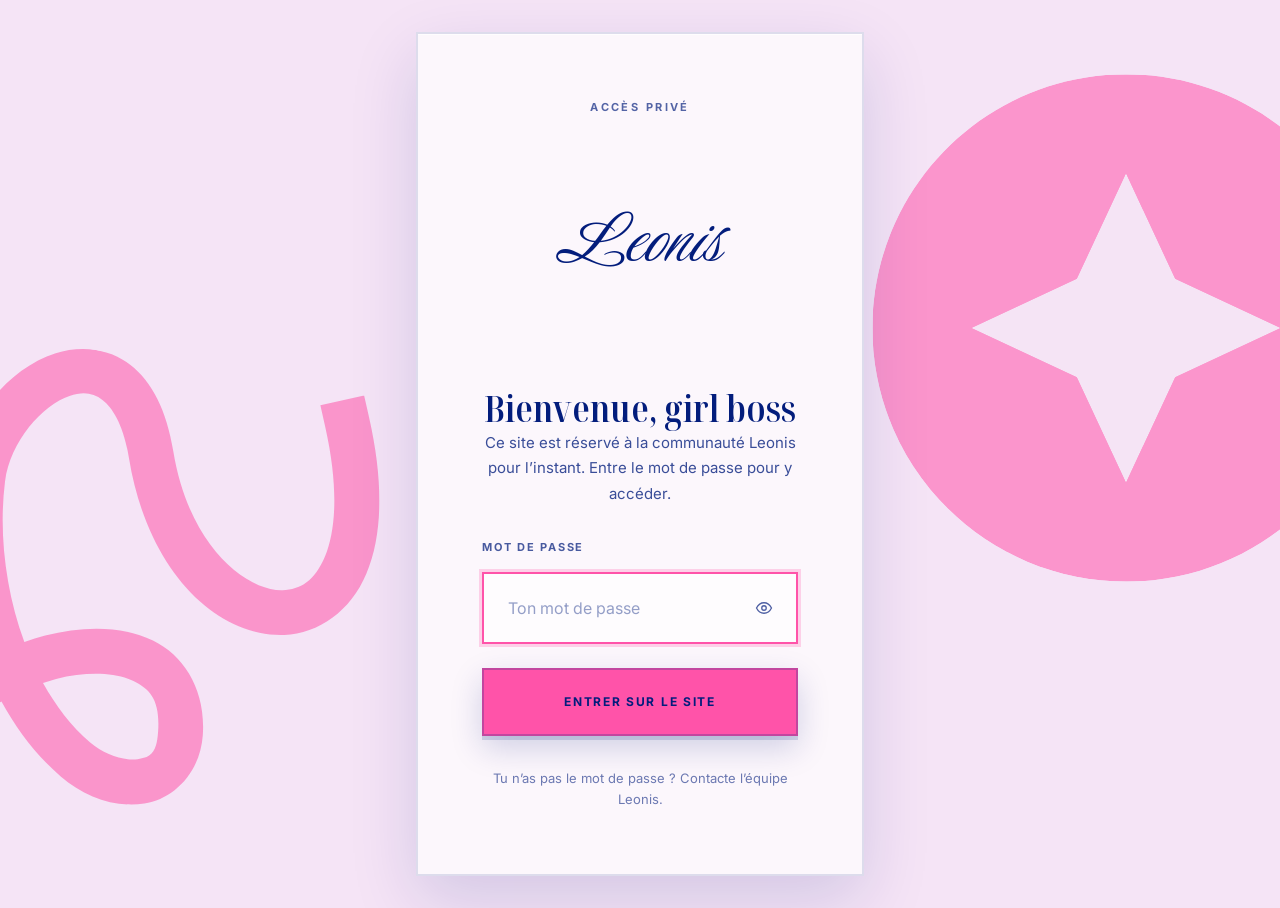
==== commit b4398c4b: "Remplacer la Basic Auth par une page d'accès Leonis avec mot de passe. La page d'accueil devient une" ====
--- a/index.html
+++ b/index.html
@@ -3,606 +3,81 @@
 <head>
   <meta charset="UTF-8" />
   <meta name="viewport" content="width=device-width, initial-scale=1.0, viewport-fit=cover" />
-  <meta
-    name="description"
-    content="Leonis — Girl, tu es the main character. La vie est trop courte pour ne pas la bâtir à ton image."
-  />
-  <title>Girl, tu es the main character — Leonis</title>
+  <meta name="description" content="Accès privé au site Leonis — entre le mot de passe pour continuer." />
+  <meta name="robots" content="noindex, nofollow" />
+  <title>Accès privé — Leonis</title>
   <link rel="icon" href="Images/rondetoile.svg" type="image/svg+xml" />
 
   <link rel="preconnect" href="https://fonts.googleapis.com" />
   <link rel="preconnect" href="https://fonts.gstatic.com" crossorigin />
   <link
-    href="https://fonts.googleapis.com/css2?family=DM+Serif+Display:ital@0;1&family=Luxurious+Script&display=swap"
+    href="https://fonts.googleapis.com/css2?family=Inter:wght@400;600;700&family=Luxurious+Script&family=Noto+Serif+Display:ital,wdth,wght@0,62.5..100,400..700;1,62.5..100,400..700&display=swap"
     rel="stylesheet"
   />
-  <link href="https://fonts.cdnfonts.com/css/aileron" rel="stylesheet" />
 
-  <link rel="preload" as="image" href="Images/jess.jpg" />
-  <link rel="preload" as="image" href="Images/titrehero.png" />
   <link rel="stylesheet" href="css/variables.css" />
   <link rel="stylesheet" href="css/base.css" />
-  <link rel="stylesheet" href="css/nav-footer.css" />
-  <link rel="stylesheet" href="css/pages/home.css" />
+  <link rel="stylesheet" href="css/pages/gate.css" />
 </head>
-<body class="page-home">
+<body class="page-gate">
 
-  <header class="site-header">
-    <a class="site-logo" href="index.html">Leonis</a>
-    <button
-      class="nav-toggle"
-      type="button"
-      aria-expanded="false"
-      aria-controls="site-nav"
-      aria-label="Ouvrir le menu"
-    >
-      <span class="nav-toggle__bars" aria-hidden="true">
-        <span class="nav-toggle__bar"></span>
-        <span class="nav-toggle__bar"></span>
-        <span class="nav-toggle__bar"></span>
-      </span>
-    </button>
-  </header>
-
-  <div class="nav-overlay" id="site-nav" aria-hidden="true">
-    <div class="nav-popup" role="dialog" aria-modal="true" aria-label="Menu principal">
-      <nav class="nav-popup__nav" aria-label="Navigation principale">
-        <ul class="nav-popup__list">
-          <li class="nav-popup__item">
-            <a class="nav-popup__link nav-popup__link--active" href="index.html" aria-current="page">Accueil</a>
-          </li>
-          <li class="nav-popup__item">
-            <a class="nav-popup__link" href="#a-propos">À propos</a>
-          </li>
-          <li class="nav-popup__item">
-            <a class="nav-popup__link" href="community.html">Communauté</a>
-          </li>
-          <li class="nav-popup__item">
-            <a class="nav-popup__link" href="#services">Services</a>
-          </li>
-          <li class="nav-popup__item">
-            <a class="nav-popup__link" href="#boutique">Boutique</a>
-          </li>
-        </ul>
-      </nav>
-    </div>
+  <div class="gate__backdrop" aria-hidden="true">
+    <img class="gate__bloom gate__bloom--star" src="Images/rondetoile.svg" alt="" width="320" height="320" />
+    <img class="gate__bloom gate__bloom--flower" src="Images/formerose.svg" alt="" width="320" height="320" />
+    <img class="gate__bloom gate__bloom--heart" src="Images/rondcoeur.svg" alt="" width="180" height="180" />
   </div>
 
-  <main>
-    <section class="hero hero--sticker" aria-labelledby="hero-sticker-title">
-      <div class="hero__panels" aria-hidden="true">
-
-        <div class="hero__carousel">
-          <div class="hero__panel">
-            <img
-              class="hero__panel-img hero__panel-img--val"
-              src="Images/valfond.JPG"
-              alt=""
-              width="800"
-              height="1000"
-            />
-          </div>
-          <div class="hero__panel">
-            <img
-              class="hero__panel-img is-active"
-              src="Images/jessfond.jpg"
-              alt=""
-              width="800"
-              height="1000"
-            />
-          </div>
-      
-          <div class="hero__panel">
-            <img
-              class="hero__panel-img hero__panel-img--billie"
-              src="Images/billiefond2.JPG"
-              alt=""
-              width="800"
-              height="1000"
-            />
-          </div>
-          <div class="hero__carousel-dots">
-            <button type="button" class="hero__carousel-dot is-active" aria-label="Photo 1 sur 3"></button>
-            <button type="button" class="hero__carousel-dot" aria-label="Photo 2 sur 3"></button>
-            <button type="button" class="hero__carousel-dot" aria-label="Photo 3 sur 3"></button>
-          </div>
-        </div>
+  <main class="gate">
+    <div class="gate__panel">
+      <div class="gate__brand">
+        <p class="gate__eyebrow">Accès privé</p>
+        <p class="gate__logo" aria-hidden="true">Leonis</p>
       </div>
 
-      <div class="hero__inner hero__inner--sticker">
-        <div class="hero-sticker">
-          <h1 class="hero-sticker__title" id="hero-sticker-title">
-            <img
-              class="hero-sticker__title-img"
-              src="Images/titrehero.png"
-              alt="Girl, tu es the main character — La vie est trop courte pour ne pas la bâtir à ton image"
-              width="800"
-              height="400"
-            />
-          </h1>
+      <div class="gate__intro">
+        <h1 class="gate__title">Bienvenue, girl boss</h1>
+        <p class="gate__lead">
+          Ce site est réservé à la communauté Leonis pour l’instant. Entre le mot de passe pour y accéder.
+        </p>
+      </div>
 
-          <a class="hero-sticker__btn" href="#services">Découvre nos services</a>
+      <form class="gate-form" action="#" method="post" novalidate>
+        <label class="gate-form__label" for="gate-password">Mot de passe</label>
+
+        <div class="gate-form__field">
+          <input
+            class="gate-form__input"
+            id="gate-password"
+            name="password"
+            type="password"
+            autocomplete="current-password"
+            placeholder="Ton mot de passe"
+            required
+          />
+          <button
+            class="gate-form__toggle"
+            type="button"
+            aria-pressed="false"
+            aria-label="Afficher le mot de passe"
+          >
+            <svg class="gate-form__toggle-icon" viewBox="0 0 24 24" fill="none" stroke="currentColor" stroke-width="1.75" aria-hidden="true">
+              <path d="M2 12s3.5-7 10-7 10 7 10 7-3.5 7-10 7-10-7-10-7Z" />
+              <circle cx="12" cy="12" r="3" />
+            </svg>
+          </button>
         </div>
-      </div>
-    </section>
-    <section class="letter-section" aria-label="Une lettre pour toi">
-      <svg
-        class="letter-section__edge"
-        xmlns="http://www.w3.org/2000/svg"
-        viewBox="0 0 1492 75"
-        preserveAspectRatio="none"
-        aria-hidden="true"
-      >
-        <defs>
-          <path
-            id="letter-bump"
-            d="M 0 0 H 150 A 75 75 0 0 1 0 0 Z"
-          />
-        </defs>
-        <rect width="1492" height="3" fill="currentColor" />
-        <use href="#letter-bump" x="-122" fill="currentColor" />
-        <use href="#letter-bump" x="0" fill="currentColor" />
-        <use href="#letter-bump" x="122" fill="currentColor" />
-        <use href="#letter-bump" x="244" fill="currentColor" />
-        <use href="#letter-bump" x="366" fill="currentColor" />
-        <use href="#letter-bump" x="488" fill="currentColor" />
-        <use href="#letter-bump" x="610" fill="currentColor" />
-        <use href="#letter-bump" x="732" fill="currentColor" />
-        <use href="#letter-bump" x="854" fill="currentColor" />
-        <use href="#letter-bump" x="976" fill="currentColor" />
-        <use href="#letter-bump" x="1098" fill="currentColor" />
-        <use href="#letter-bump" x="1220" fill="currentColor" />
-        <use href="#letter-bump" x="1342" fill="currentColor" />
-        <use href="#letter-bump" x="1464" fill="currentColor" />
-      </svg>
 
-      <article class="letter-inner">
-        <p class="letter-opening">La plupart des femmes ambitieuses font exactement ce qu'on leur a dit de faire.</p>
-        <div class="letter-body">
-          <p class="letter-text">Elles travaillent fort. Elles sacrifient. Elles attendent que ça « paye ». Elles continuent de pousser, de pivoter, de trouver de nouvelles stratégies…</p>
-          <p class="letter-text">Puis un jour elles s'épuisent.<br />
-          Pas parce qu'elles n'ont pas ce qu'il faut pour réussir, mais parce qu'elles suivent une façon de faire qui n'a jamais été pensée pour elles — ni pour leur vie, ni pour leur business.</p>
-          <p class="letter-text letter-text--emphasis">We see you 👀</p>
-          <p class="letter-text">On s'est longtemps senties comme ça aussi. Prisonnières des stratégies one-size fits all, des conseils contradictoires, des « I should », sans vraiment comprendre pourquoi ça ne marchait pas. C'était avant de changer d'approche et de commencer à construire une vie et une entreprise qui nous ressemble vraiment.</p>
-          <p class="letter-text">La bonne nouvelle? Tu n'as plus à deviner.</p>
-        </div>
-        <a class="letter-cta" href="quiz.html">Découvre ce qui te correspond</a>
-      </article>
-    </section>
+        <p class="gate-form__error" role="alert" hidden></p>
 
-    <section class="approach-section" aria-labelledby="approach-title">
-      <article class="approach-card">
-        <img
-          class="approach-card__bg"
-          src="Images/fondflash.svg"
-          alt=""
-          width="960"
-          height="540"
-          aria-hidden="true"
-        />
-        <div class="approach-card__content">
-          <h2 class="approach-title" id="approach-title">Notre Approche</h2>
-          <div class="approach-body">
-            <p class="approach-text approach-text--lead">
-              Nous accompagnons les femmes ambitieuses dans leur expansion, qu'elle soit personnelle, professionnelle ou entrepreneuriale. Parce qu'une croissance durable ne repose pas uniquement sur une marque forte ou une stratégie performante.
-            </p>
-            <p class="approach-text">
-              Elle repose sur une identité solide, une vision claire et des décisions alignées avec la personne que tu es en train de devenir.
-            </p>
-            <p class="approach-text">
-              C'est là qu'entre l'astrologie, non pas comme outil de prédiction, mais comme système de connaissance de soi. Un miroir qui te permet de comprendre ta nature profonde, tes cycles et ta façon unique de fonctionner, pour bâtir sur des fondations qui te ressemblent vraiment.
-            </p>
-            <p class="approach-text">
-              Notre rôle est ensuite de t'aider à structurer cette expansion : les systèmes, les automatisations et les stratégies qui font tourner ta vie et ton entreprise sans que tout repose sur ton effort constant.
-            </p>
-            <p class="approach-text approach-text--closing">
-              Car le véritable objectif n'est pas seulement d'avoir du succès. C'est de bâtir une vie, une entreprise et une identité capables de soutenir ce succès sur le long terme.
-            </p>
-          </div>
+        <button class="lc-btn gate-form__submit" type="submit">
+          Entrer sur le site
+        </button>
+      </form>
 
-          <div class="approach-pills" role="list" aria-label="Les trois piliers de notre approche">
-            <div class="approach-pill approach-pill--navy" role="listitem">
-              <span class="approach-pill__label">Identité solide</span>
-            </div>
-            <div class="approach-pill approach-pill--blush" role="listitem">
-              <span class="approach-pill__label">Stratégies personnalisées</span>
-            </div>
-            <div class="approach-pill approach-pill--lime" role="listitem">
-              <span class="approach-pill__label">Scale With Freedom</span>
-            </div>
-          </div>
-        </div>
-      </article>
-    </section>
-
-    <section class="for-you-section" aria-labelledby="for-you-title">
-      <article class="for-you-inner">
-        <h2 class="for-you-title" id="for-you-title">C'est pour toi si...</h2>
-        <div class="for-you-body">
-          <p class="for-you-text">
-            Tu n'en peux plus de suivre des méthodes qui ne sont pas adaptées à ton énergie ou à tes projets, d'écouter les conseils de gens qui n'ont pas la vie que tu veux, de respecter les normes qu'on t'a imposées, de t'arrêter face à tes propres peurs qui veulent te faire croire que c'est pas réaliste.
-          </p>
-          <p class="for-you-text">
-            Tu veux reprendre le volant. Devenir la seule et unique autorité sur ta vie, tes choix, ta façon de réussir.
-          </p>
-          <p class="for-you-text">
-            Tu veux te sentir VUE, et bâtir une vie qui te ressemble vraiment.
-          </p>
-          <p class="for-you-text">
-            Pas uniquement vivre pour atteindre des objectifs.
-          </p>
-          <p class="for-you-text for-you-text--closing">
-            Être présente, vivante, épanouie dans chaque moment qui mène jusqu'à eux.
-          </p>
-        </div>
-        <a class="for-you-cta" href="quiz.html">Je suis prête</a>
-      </article>
-    </section>
-
-    <section class="services-section" id="services" aria-labelledby="services-title">
-      <img
-        class="services-section__deco services-section__deco--top-left"
-        src="Images/formerose.svg"
-        alt=""
-        width="600"
-        height="600"
-        aria-hidden="true"
-      />
-      <img
-        class="services-section__deco services-section__deco--bottom-right"
-        src="Images/formerose.svg"
-        alt=""
-        width="600"
-        height="600"
-        aria-hidden="true"
-      />
-
-      <div class="services-inner">
-        <header class="services-header">
-          <h2 class="services-title" id="services-title">Here's how we can help</h2>
-          <p class="services-subtitle">
-            Nous avons plusieurs façons de t'accompagner vers tes objectifs, à ton rythme
-          </p>
-        </header>
-
-        <div class="services-grid" role="list" aria-label="Nos trois offres">
-          <article class="service-card" role="listitem">
-            <img
-              class="service-card__icon"
-              src="Images/rondetoile.svg"
-              alt=""
-              width="80"
-              height="80"
-              aria-hidden="true"
-            />
-            <h3 class="service-card__title">Outils Identitaires</h3>
-            <p class="service-card__desc">Workbooks, Livres, Oracles, etc.</p>
-            <a class="service-card__btn" href="#boutique">Je suis prête</a>
-          </article>
-
-          <article class="service-card" role="listitem">
-            <img
-              class="service-card__icon"
-              src="Images/rondcoeur.svg"
-              alt=""
-              width="80"
-              height="80"
-              aria-hidden="true"
-            />
-            <h3 class="service-card__title">Communauté professionnelle</h3>
-            <p class="service-card__desc">Formations, Réseautage, Stratégies, Podcast, etc.</p>
-            <a class="service-card__btn" href="community.html">Je suis prête</a>
-          </article>
-
-          <article class="service-card" role="listitem">
-            <img
-              class="service-card__icon"
-              src="Images/rondfleur.svg"
-              alt=""
-              width="80"
-              height="80"
-              aria-hidden="true"
-            />
-            <h3 class="service-card__title">Branding & Sites Web</h3>
-            <p class="service-card__desc">Stratégie de marque, identité visuelle, site webs, etc.</p>
-            <a class="service-card__btn" href="#services">Je suis prête</a>
-          </article>
-        </div>
-      </div>
-    </section>
-
-    <section class="connect-section" id="connect" aria-labelledby="connect-title">
-      <div class="connect-inner">
-        <header class="connect-header">
-          <h2 class="connect-title" id="connect-title">Connect with us</h2>
-          <p class="connect-subtitle">En apprendre plus sur les femmes derrière la vision</p>
-          <p class="connect-scroll-hint" aria-hidden="true">Glisse pour découvrir →</p>
-        </header>
-
-        <div class="connect-grid" role="list" aria-label="Nos profils Instagram">
-          <a
-            class="ig-post"
-            role="listitem"
-            href="https://www.instagram.com/jessyannricard/"
-            target="_blank"
-            rel="noopener noreferrer"
-            aria-label="Voir le profil Instagram de Jess — @jessyannricard"
-          >
-            <div class="ig-post__header">
-              <img
-                class="ig-post__avatar"
-                src="Images/jess.jpg"
-                alt=""
-                width="32"
-                height="32"
-                loading="lazy"
-                decoding="async"
-              />
-              <div class="ig-post__meta">
-                <span class="ig-post__username">@jessyannricard</span>
-                <span class="ig-post__location">Jessy-Ann Ricard | Astrologie & Carrière</span>
-              </div>
-            </div>
-            <img
-              class="ig-post__image"
-              src="Images/jess.jpg"
-              alt="Jess, fondatrice de Maison Leonis."
-              width="1080"
-              height="1080"
-              loading="lazy"
-              decoding="async"
-            />
-            <div class="ig-post__footer">
-              <p class="ig-post__caption">
-                <strong class="ig-post__caption-user">@jessyannricard</strong>
-                Lorem ipsum dolor sit amet, consectetur adipiscing elit, sed do eiusmod tempor incididunt ut labore et dolore magna aliqua.
-              </p>
-              <div class="ig-post__actions" aria-hidden="true">
-                <svg class="ig-post__icon" viewBox="0 0 24 24" fill="none" stroke="currentColor" stroke-width="1.75" aria-hidden="true">
-                  <path d="M20.84 4.61a5.5 5.5 0 0 0-7.78 0L12 5.67l-1.06-1.06a5.5 5.5 0 0 0-7.78 7.78l1.06 1.06L12 21.23l7.78-7.78 1.06-1.06a5.5 5.5 0 0 0 0-7.78z" />
-                </svg>
-                <svg class="ig-post__icon" viewBox="0 0 24 24" fill="none" stroke="currentColor" stroke-width="1.75" aria-hidden="true">
-                  <path d="M21 11.5a8.38 8.38 0 0 1-.9 3.8 8.5 8.5 0 0 1-7.6 4.7 8.38 8.38 0 0 1-3.8-.9L3 21l1.9-5.7a8.38 8.38 0 0 1-.9-3.8 8.5 8.5 0 0 1 4.7-7.6 8.38 8.38 0 0 1 3.8-.9h.5a8.48 8.48 0 0 1 8 8v.5z" />
-                </svg>
-                <svg class="ig-post__icon" viewBox="0 0 24 24" fill="none" stroke="currentColor" stroke-width="1.75" aria-hidden="true">
-                  <path d="M17 1l4 4-4 4" />
-                  <path d="M3 11V9a4 4 0 0 1 4-4h14" />
-                  <path d="M7 23l-4-4 4-4" />
-                  <path d="M21 13v2a4 4 0 0 1-4 4H3" />
-                </svg>
-                <svg class="ig-post__icon" viewBox="0 0 24 24" fill="none" stroke="currentColor" stroke-width="1.75" aria-hidden="true">
-                  <path d="M22 2L11 13" />
-                  <path d="M22 2l-7 20-4-9-9-4 20-7z" />
-                </svg>
-              </div>
-            </div>
-          </a>
-
-          <a
-            class="ig-post"
-            role="listitem"
-            href="https://www.instagram.com/valentine.marmorat/"
-            target="_blank"
-            rel="noopener noreferrer"
-            aria-label="Voir le profil Instagram de Val — @valentine.marmorat"
-          >
-            <div class="ig-post__header">
-              <img
-                class="ig-post__avatar"
-                src="Images/val.jpg"
-                alt=""
-                width="32"
-                height="32"
-                loading="lazy"
-                decoding="async"
-              />
-              <div class="ig-post__meta">
-                <span class="ig-post__username">@valentine.marmorat</span>
-                <span class="ig-post__location">VALENTINE | BUSINESS & MARKETING CONSULTING</span>
-              </div>
-            </div>
-            <img
-              class="ig-post__image"
-              src="Images/val.jpg"
-              alt="Val, co-fondatrice de Leonis Community."
-              width="1080"
-              height="1080"
-              loading="lazy"
-              decoding="async"
-            />
-            <div class="ig-post__footer">
-              <p class="ig-post__caption">
-                <strong class="ig-post__caption-user">@valentine.marmorat</strong>
-                Lorem ipsum dolor sit amet, consectetur adipiscing elit, sed do eiusmod tempor incididunt ut labore et dolore magna aliqua.
-              </p>
-              <div class="ig-post__actions" aria-hidden="true">
-                <svg class="ig-post__icon" viewBox="0 0 24 24" fill="none" stroke="currentColor" stroke-width="1.75" aria-hidden="true">
-                  <path d="M20.84 4.61a5.5 5.5 0 0 0-7.78 0L12 5.67l-1.06-1.06a5.5 5.5 0 0 0-7.78 7.78l1.06 1.06L12 21.23l7.78-7.78 1.06-1.06a5.5 5.5 0 0 0 0-7.78z" />
-                </svg>
-                <svg class="ig-post__icon" viewBox="0 0 24 24" fill="none" stroke="currentColor" stroke-width="1.75" aria-hidden="true">
-                  <path d="M21 11.5a8.38 8.38 0 0 1-.9 3.8 8.5 8.5 0 0 1-7.6 4.7 8.38 8.38 0 0 1-3.8-.9L3 21l1.9-5.7a8.38 8.38 0 0 1-.9-3.8 8.5 8.5 0 0 1 4.7-7.6 8.38 8.38 0 0 1 3.8-.9h.5a8.48 8.48 0 0 1 8 8v.5z" />
-                </svg>
-                <svg class="ig-post__icon" viewBox="0 0 24 24" fill="none" stroke="currentColor" stroke-width="1.75" aria-hidden="true">
-                  <path d="M17 1l4 4-4 4" />
-                  <path d="M3 11V9a4 4 0 0 1 4-4h14" />
-                  <path d="M7 23l-4-4 4-4" />
-                  <path d="M21 13v2a4 4 0 0 1-4 4H3" />
-                </svg>
-                <svg class="ig-post__icon" viewBox="0 0 24 24" fill="none" stroke="currentColor" stroke-width="1.75" aria-hidden="true">
-                  <path d="M22 2L11 13" />
-                  <path d="M22 2l-7 20-4-9-9-4 20-7z" />
-                </svg>
-              </div>
-            </div>
-          </a>
-
-          <a
-            class="ig-post"
-            role="listitem"
-            href="https://www.instagram.com/dreambybillie/"
-            target="_blank"
-            rel="noopener noreferrer"
-            aria-label="Voir le profil Instagram de Billie — @billieapointe"
-          >
-            <div class="ig-post__header">
-              <img
-                class="ig-post__avatar"
-                src="Images/billie.png"
-                alt=""
-                width="32"
-                height="32"
-                loading="lazy"
-                decoding="async"
-              />
-              <div class="ig-post__meta">
-                <span class="ig-post__username">@dreambybillie</span>
-                <span class="ig-post__location">BILLIE | WEB DESIGNER 💻</span>
-              </div>
-            </div>
-            <img
-              class="ig-post__image ig-post__image--billie"
-              src="Images/billie.png"
-              alt="Billie, associée Maison Leonis."
-              width="1080"
-              height="1080"
-              loading="lazy"
-              decoding="async"
-            />
-            <div class="ig-post__footer">
-              <p class="ig-post__caption">
-                <strong class="ig-post__caption-user">@dreambybillie</strong>
-                Lorem ipsum dolor sit amet, consectetur adipiscing elit, sed do eiusmod tempor incididunt ut labore et dolore magna aliqua.
-              </p>
-              <div class="ig-post__actions" aria-hidden="true">
-                <svg class="ig-post__icon" viewBox="0 0 24 24" fill="none" stroke="currentColor" stroke-width="1.75" aria-hidden="true">
-                  <path d="M20.84 4.61a5.5 5.5 0 0 0-7.78 0L12 5.67l-1.06-1.06a5.5 5.5 0 0 0-7.78 7.78l1.06 1.06L12 21.23l7.78-7.78 1.06-1.06a5.5 5.5 0 0 0 0-7.78z" />
-                </svg>
-                <svg class="ig-post__icon" viewBox="0 0 24 24" fill="none" stroke="currentColor" stroke-width="1.75" aria-hidden="true">
-                  <path d="M21 11.5a8.38 8.38 0 0 1-.9 3.8 8.5 8.5 0 0 1-7.6 4.7 8.38 8.38 0 0 1-3.8-.9L3 21l1.9-5.7a8.38 8.38 0 0 1-.9-3.8 8.5 8.5 0 0 1 4.7-7.6 8.38 8.38 0 0 1 3.8-.9h.5a8.48 8.48 0 0 1 8 8v.5z" />
-                </svg>
-                <svg class="ig-post__icon" viewBox="0 0 24 24" fill="none" stroke="currentColor" stroke-width="1.75" aria-hidden="true">
-                  <path d="M17 1l4 4-4 4" />
-                  <path d="M3 11V9a4 4 0 0 1 4-4h14" />
-                  <path d="M7 23l-4-4 4-4" />
-                  <path d="M21 13v2a4 4 0 0 1-4 4H3" />
-                </svg>
-                <svg class="ig-post__icon" viewBox="0 0 24 24" fill="none" stroke="currentColor" stroke-width="1.75" aria-hidden="true">
-                  <path d="M22 2L11 13" />
-                  <path d="M22 2l-7 20-4-9-9-4 20-7z" />
-                </svg>
-              </div>
-            </div>
-          </a>
-        </div>
-      </div>
-    </section>
+      <p class="gate__note">Tu n’as pas le mot de passe ? Contacte l’équipe Leonis.</p>
+    </div>
   </main>
 
-  <footer class="site-footer">
-    <div class="site-footer__inner">
-      <div class="site-footer__top">
-        <div class="site-footer__brand">
-          <a class="site-footer__logo" href="index.html">Leonis</a>
-          <p class="site-footer__tagline">
-            La vie est trop courte pour ne pas la bâtir à ton image.
-          </p>
-        </div>
-
-        <div class="site-footer__grid">
-          <nav class="site-footer__col site-footer__col--navigation" aria-label="Navigation du site">
-            <h2 class="site-footer__heading">Navigation</h2>
-            <ul class="site-footer__list">
-              <li><a class="site-footer__link" href="index.html">Accueil</a></li>
-              <li><a class="site-footer__link" href="#a-propos">À propos</a></li>
-              <li><a class="site-footer__link" href="community.html">Communauté</a></li>
-              <li><a class="site-footer__link" href="#services">Services</a></li>
-              <li><a class="site-footer__link" href="#boutique">Boutique</a></li>
-            </ul>
-          </nav>
-
-          <nav class="site-footer__col" aria-label="Ressources">
-            <h2 class="site-footer__heading">Ressources</h2>
-            <ul class="site-footer__list">
-              <li><a class="site-footer__link" href="quiz.html">Quiz</a></li>
-              <li><a class="site-footer__link" href="community.html#faq">FAQ</a></li>
-              <li><a class="site-footer__link" href="community.html#garantie">Garantie</a></li>
-              <li><a class="site-footer__link" href="#connect">Instagram</a></li>
-            </ul>
-          </nav>
-
-          <div class="site-footer__col">
-            <h2 class="site-footer__heading">Contact</h2>
-            <ul class="site-footer__list">
-              <li>
-                <a class="site-footer__link" href="mailto:hello@maisonleonis.com">
-                  hello@maisonleonis.com
-                </a>
-              </li>
-            </ul>
-
-            <ul class="site-footer__social" aria-label="Nos profils Instagram">
-              <li>
-                <a
-                  class="site-footer__social-link"
-                  href="https://www.instagram.com/jessyannricard/"
-                  target="_blank"
-                  rel="noopener noreferrer"
-                  aria-label="Instagram de Jess — @jessyannricard"
-                >
-                  <svg class="site-footer__social-icon" viewBox="0 0 24 24" fill="none" stroke="currentColor" stroke-width="1.75" aria-hidden="true">
-                    <rect x="2" y="2" width="20" height="20" rx="5" ry="5" />
-                    <path d="M16 11.37A4 4 0 1 1 12.63 8 4 4 0 0 1 16 11.37z" />
-                    <line x1="17.5" y1="6.5" x2="17.51" y2="6.5" />
-                  </svg>
-                </a>
-              </li>
-              <li>
-                <a
-                  class="site-footer__social-link"
-                  href="https://www.instagram.com/valentine.marmorat/"
-                  target="_blank"
-                  rel="noopener noreferrer"
-                  aria-label="Instagram de Val — @valentine.marmorat"
-                >
-                  <svg class="site-footer__social-icon" viewBox="0 0 24 24" fill="none" stroke="currentColor" stroke-width="1.75" aria-hidden="true">
-                    <rect x="2" y="2" width="20" height="20" rx="5" ry="5" />
-                    <path d="M16 11.37A4 4 0 1 1 12.63 8 4 4 0 0 1 16 11.37z" />
-                    <line x1="17.5" y1="6.5" x2="17.51" y2="6.5" />
-                  </svg>
-                </a>
-              </li>
-              <li>
-                <a
-                  class="site-footer__social-link"
-                  href="https://www.instagram.com/dreambybillie/"
-                  target="_blank"
-                  rel="noopener noreferrer"
-                  aria-label="Instagram de Billie — @dreambybillie"
-                >
-                  <svg class="site-footer__social-icon" viewBox="0 0 24 24" fill="none" stroke="currentColor" stroke-width="1.75" aria-hidden="true">
-                    <rect x="2" y="2" width="20" height="20" rx="5" ry="5" />
-                    <path d="M16 11.37A4 4 0 1 1 12.63 8 4 4 0 0 1 16 11.37z" />
-                    <line x1="17.5" y1="6.5" x2="17.51" y2="6.5" />
-                  </svg>
-                </a>
-              </li>
-            </ul>
-          </div>
-        </div>
-      </div>
-
-      <div class="site-footer__bottom">
-        <p class="site-footer__copy">© 2026 Leonis. Tous droits réservés.</p>
-        <nav class="site-footer__legal" aria-label="Liens légaux">
-          <ul class="site-footer__legal-list">
-            <li><a class="site-footer__legal-link" href="#">Politique de confidentialité</a></li>
-            <li><a class="site-footer__legal-link" href="#">Conditions d'utilisation</a></li>
-          </ul>
-        </nav>
-      </div>
-    </div>
-  </footer>
-
-  <script type="module" src="animation.js"></script>
+  <script type="module" src="js/gate.js"></script>
 </body>
 </html>
--- a/css/pages/gate.css
+++ b/css/pages/gate.css
@@ -0,0 +1,248 @@
+/* ============================================
+   gate.css — page d'accès par mot de passe
+   ============================================ */
+
+.page-gate {
+  --gate-bloom-size: clamp(18rem, 42vw, 32rem);
+  min-height: 100vh;
+  min-height: 100dvh;
+  display: flex;
+  align-items: center;
+  justify-content: center;
+  padding: var(--space-xl) var(--space-lg);
+  color: var(--color-navy);
+  background-color: var(--color-blush);
+  overflow: hidden;
+}
+
+.gate {
+  position: relative;
+  width: min(28rem, 100%);
+  z-index: 2;
+}
+
+.gate__backdrop {
+  position: fixed;
+  inset: 0;
+  z-index: 0;
+  pointer-events: none;
+}
+
+.gate__bloom {
+  position: absolute;
+  width: var(--gate-bloom-size);
+  height: var(--gate-bloom-size);
+  opacity: 0.55;
+  animation: gate-float 18s ease-in-out infinite;
+}
+
+.gate__bloom--star {
+  top: 8%;
+  right: -8%;
+  animation-delay: -4s;
+}
+
+.gate__bloom--flower {
+  bottom: 6%;
+  left: -10%;
+  animation-delay: -9s;
+}
+
+.gate__bloom--heart {
+  top: 42%;
+  left: 50%;
+  width: calc(var(--gate-bloom-size) * 0.55);
+  height: calc(var(--gate-bloom-size) * 0.55);
+  opacity: 0.35;
+  transform: translateX(-50%);
+  animation-delay: -2s;
+}
+
+.gate__panel {
+  position: relative;
+  display: flex;
+  flex-direction: column;
+  align-items: center;
+  gap: var(--space-xl);
+  padding: clamp(var(--space-2xl), 5vw, var(--space-3xl));
+  text-align: center;
+  background: color-mix(in srgb, white 72%, var(--color-blush));
+  border: 2px solid color-mix(in srgb, var(--color-navy) 12%, transparent);
+  box-shadow:
+    0 1.5rem 4rem color-mix(in srgb, var(--color-navy) 14%, transparent),
+    inset 0 1px 0 color-mix(in srgb, white 80%, transparent);
+}
+
+.gate__brand {
+  display: flex;
+  flex-direction: column;
+  align-items: center;
+  gap: var(--space-sm);
+}
+
+.gate__logo {
+  font-family: var(--font-logo);
+  font-size: clamp(3.5rem, 12vw, 5rem);
+  line-height: 0.9;
+  color: var(--color-navy);
+}
+
+.gate__eyebrow {
+  margin: 0;
+  font-family: var(--font-body);
+  font-size: 0.6875rem;
+  font-weight: 700;
+  letter-spacing: 0.22em;
+  text-transform: uppercase;
+  color: color-mix(in srgb, var(--color-navy) 68%, transparent);
+}
+
+.gate__title {
+  margin: 0;
+  font-family: var(--font-heading);
+  font-stretch: var(--font-heading-stretch);
+  font-size: clamp(1.75rem, 4vw, 2.25rem);
+  font-weight: 600;
+  line-height: 1.15;
+  color: var(--color-navy);
+}
+
+.gate__lead {
+  margin: 0;
+  max-width: 22rem;
+  font-size: 0.9375rem;
+  line-height: 1.7;
+  color: color-mix(in srgb, var(--color-navy) 78%, transparent);
+}
+
+.gate-form {
+  display: flex;
+  flex-direction: column;
+  align-items: stretch;
+  gap: var(--space-md);
+  width: 100%;
+}
+
+.gate-form__label {
+  align-self: flex-start;
+  font-size: 0.6875rem;
+  font-weight: 700;
+  letter-spacing: 0.16em;
+  text-transform: uppercase;
+  color: color-mix(in srgb, var(--color-navy) 72%, transparent);
+}
+
+.gate-form__field {
+  position: relative;
+}
+
+.gate-form__input {
+  width: 100%;
+  padding: var(--space-lg) calc(var(--space-2xl) + var(--space-md)) var(--space-lg) var(--space-lg);
+  border: 2px solid color-mix(in srgb, var(--color-navy) 18%, transparent);
+  border-radius: 0;
+  font-family: var(--font-body);
+  font-size: 1rem;
+  color: var(--color-navy);
+  background-color: color-mix(in srgb, white 88%, var(--color-blush));
+  transition: border-color var(--transition-base), box-shadow var(--transition-base);
+}
+
+.gate-form__input::placeholder {
+  color: color-mix(in srgb, var(--color-navy) 42%, transparent);
+}
+
+.gate-form__input:focus {
+  outline: none;
+  border-color: var(--color-pink);
+  box-shadow: 0 0 0 3px color-mix(in srgb, var(--color-pink) 24%, transparent);
+}
+
+.gate-form--error .gate-form__input {
+  border-color: var(--color-crimson);
+  box-shadow: 0 0 0 3px color-mix(in srgb, var(--color-crimson) 18%, transparent);
+}
+
+.gate-form__toggle {
+  position: absolute;
+  top: 50%;
+  right: var(--space-md);
+  display: inline-flex;
+  align-items: center;
+  justify-content: center;
+  width: 2.25rem;
+  height: 2.25rem;
+  padding: 0;
+  border: 0;
+  border-radius: 0;
+  color: color-mix(in srgb, var(--color-navy) 70%, transparent);
+  background: transparent;
+  transform: translateY(-50%);
+  cursor: pointer;
+  transition: color var(--transition-base);
+}
+
+.gate-form__toggle:hover {
+  color: var(--color-navy);
+}
+
+.gate-form__toggle:focus-visible {
+  outline: 2px solid var(--color-pink);
+  outline-offset: 2px;
+}
+
+.gate-form__toggle-icon {
+  width: 1.125rem;
+  height: 1.125rem;
+}
+
+.gate-form__error {
+  margin: 0;
+  min-height: 1.25rem;
+  font-size: 0.8125rem;
+  font-weight: 600;
+  color: var(--color-crimson);
+  text-align: left;
+}
+
+.gate-form__submit {
+  width: 100%;
+  margin-top: var(--space-sm);
+}
+
+.gate__note {
+  margin: 0;
+  font-size: 0.8125rem;
+  line-height: 1.6;
+  color: color-mix(in srgb, var(--color-navy) 58%, transparent);
+}
+
+@keyframes gate-float {
+  0%,
+  100% {
+    transform: translate3d(0, 0, 0) rotate(0deg);
+  }
+
+  50% {
+    transform: translate3d(0, -1.25rem, 0) rotate(6deg);
+  }
+}
+
+@media (max-width: 768px) {
+  .page-gate {
+    padding: var(--space-lg) var(--space-md);
+  }
+
+  .gate__panel {
+    padding: var(--space-2xl) var(--space-lg);
+  }
+
+  .gate__bloom--star {
+    top: 2%;
+    right: -18%;
+  }
+
+  .gate__bloom--flower {
+    left: -22%;
+  }
+}
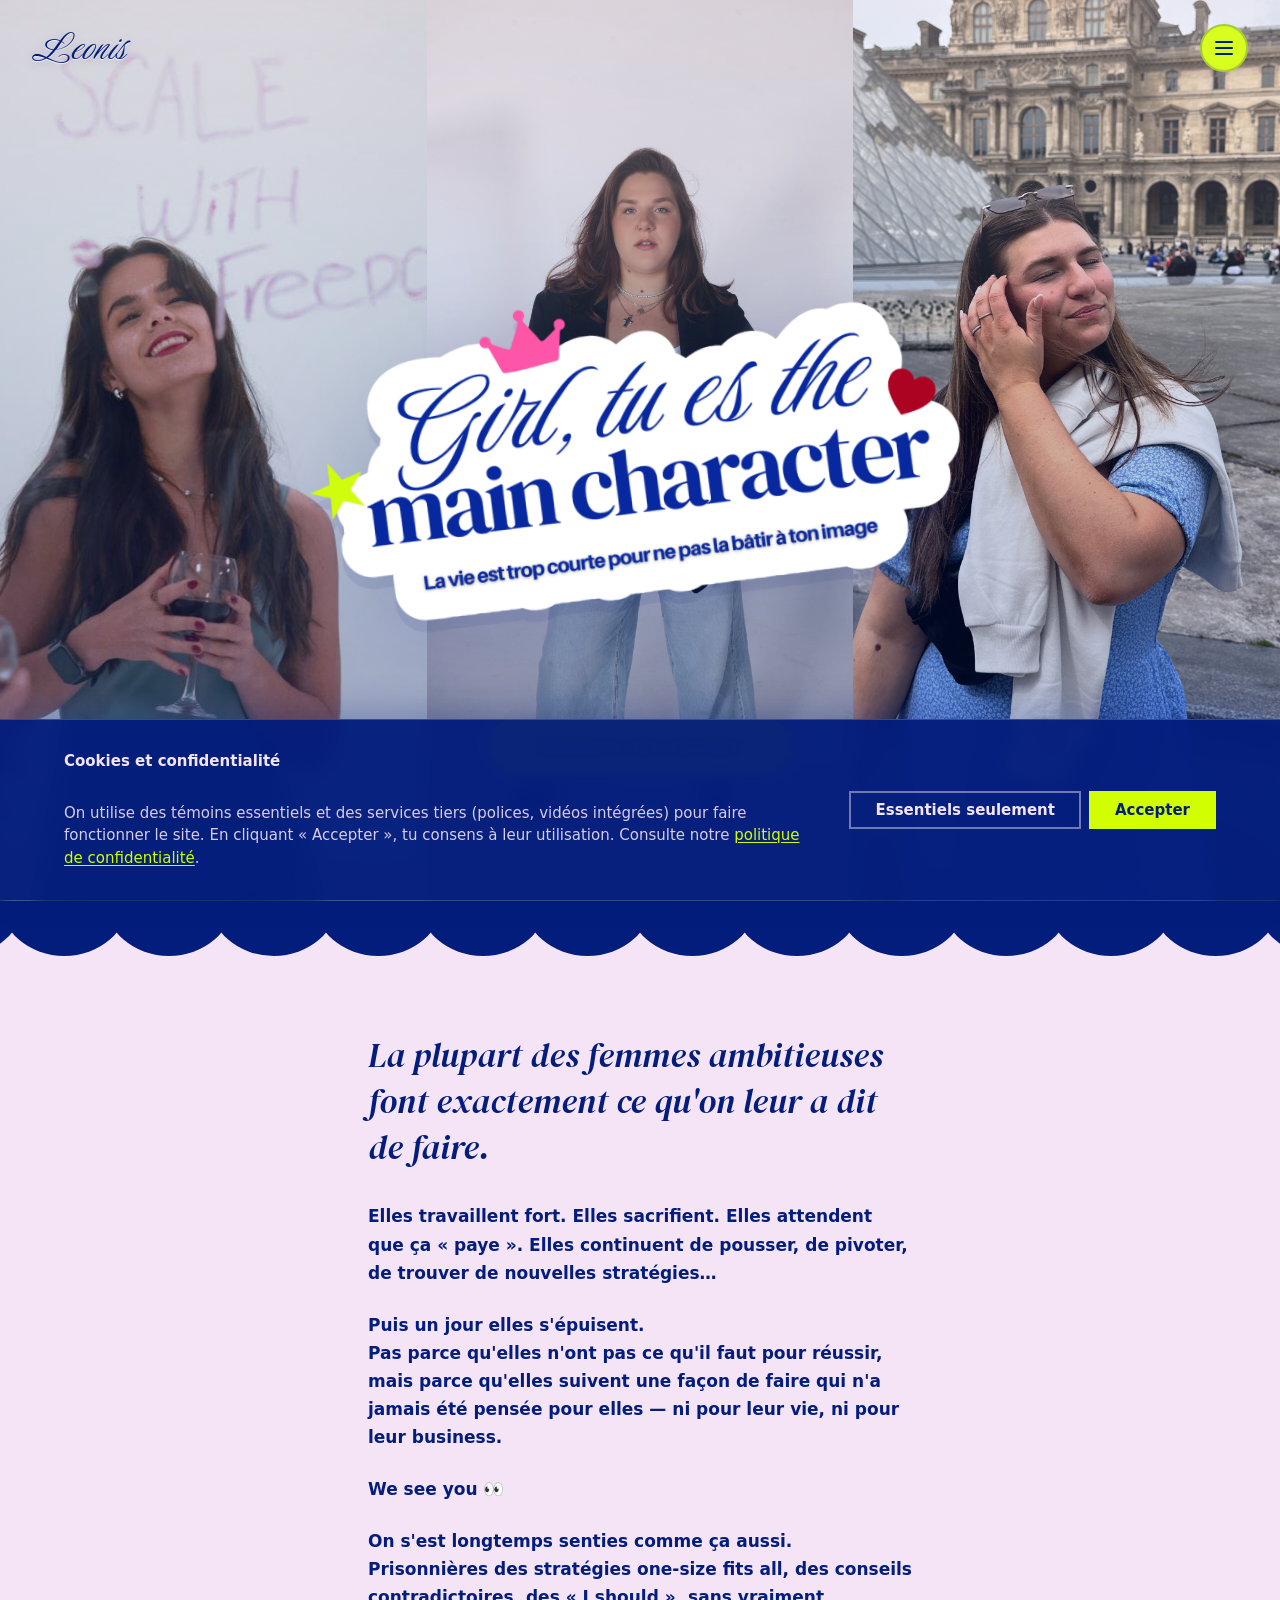
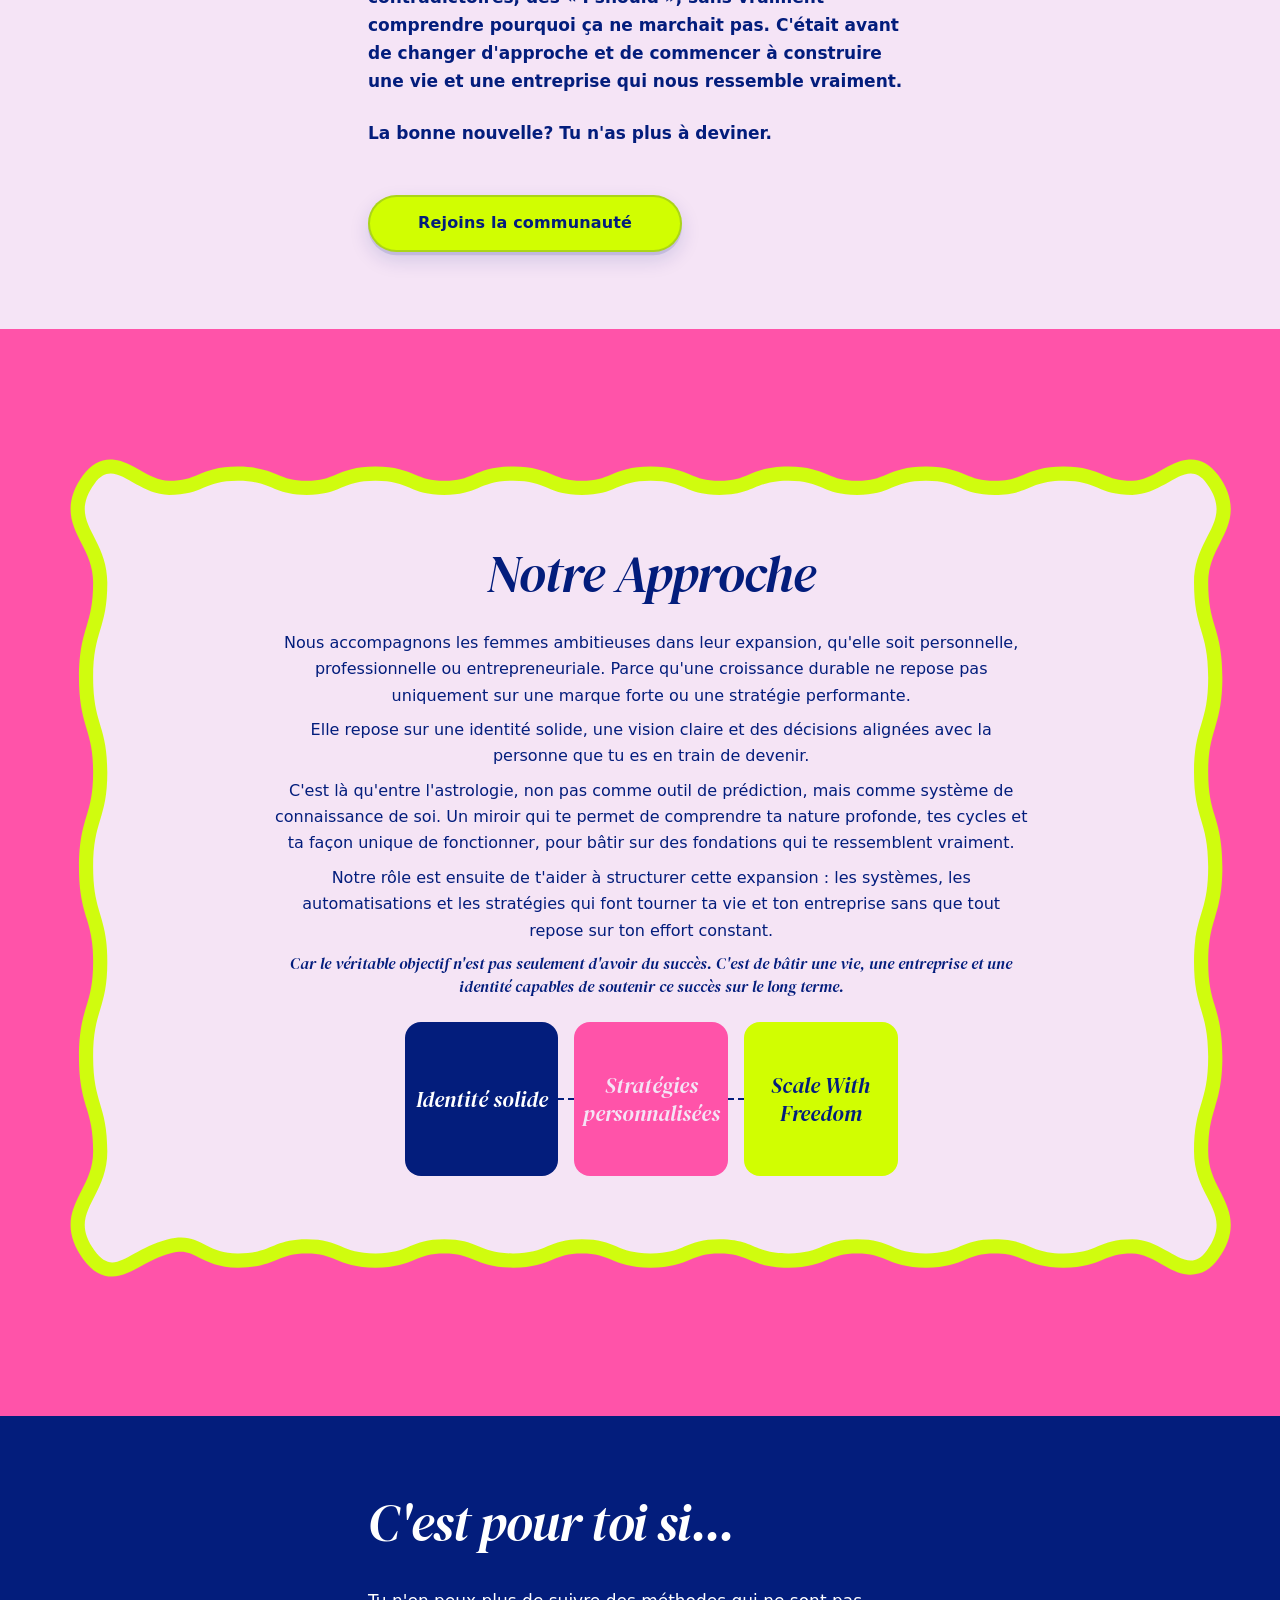
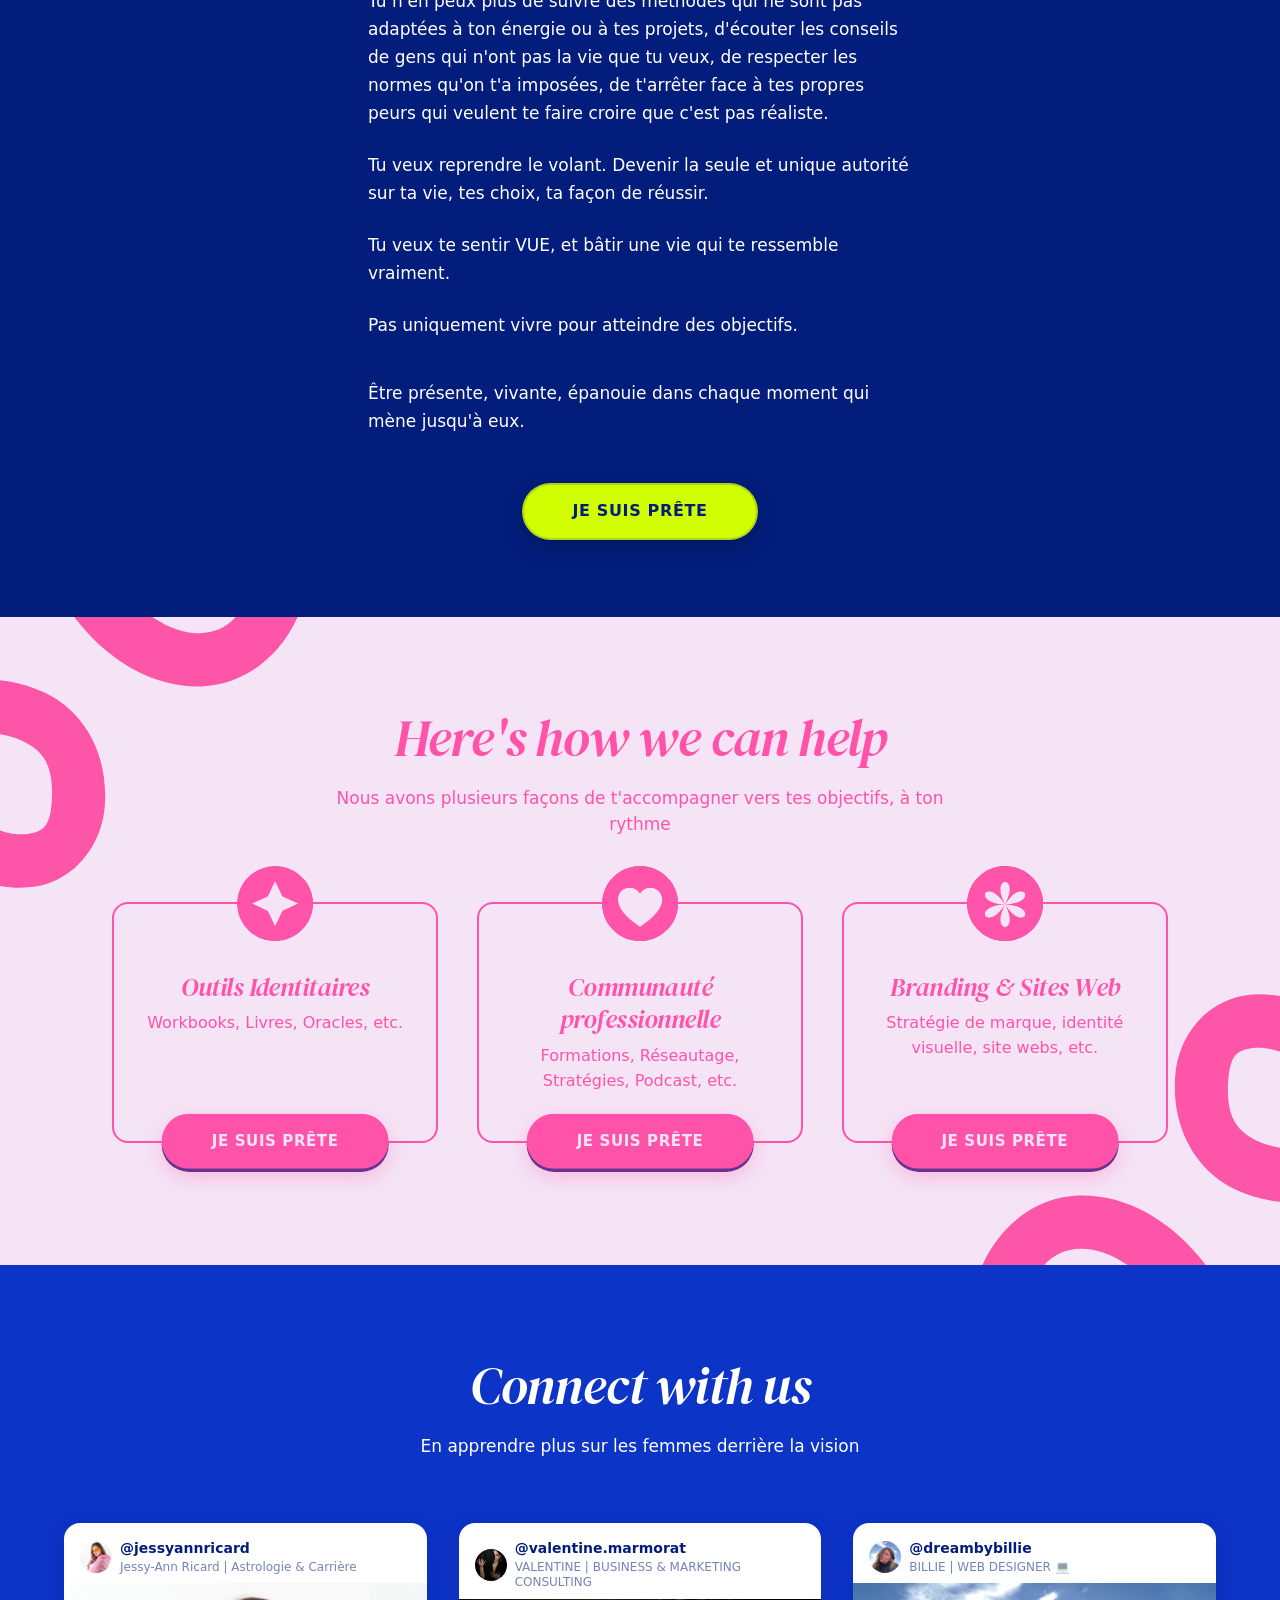
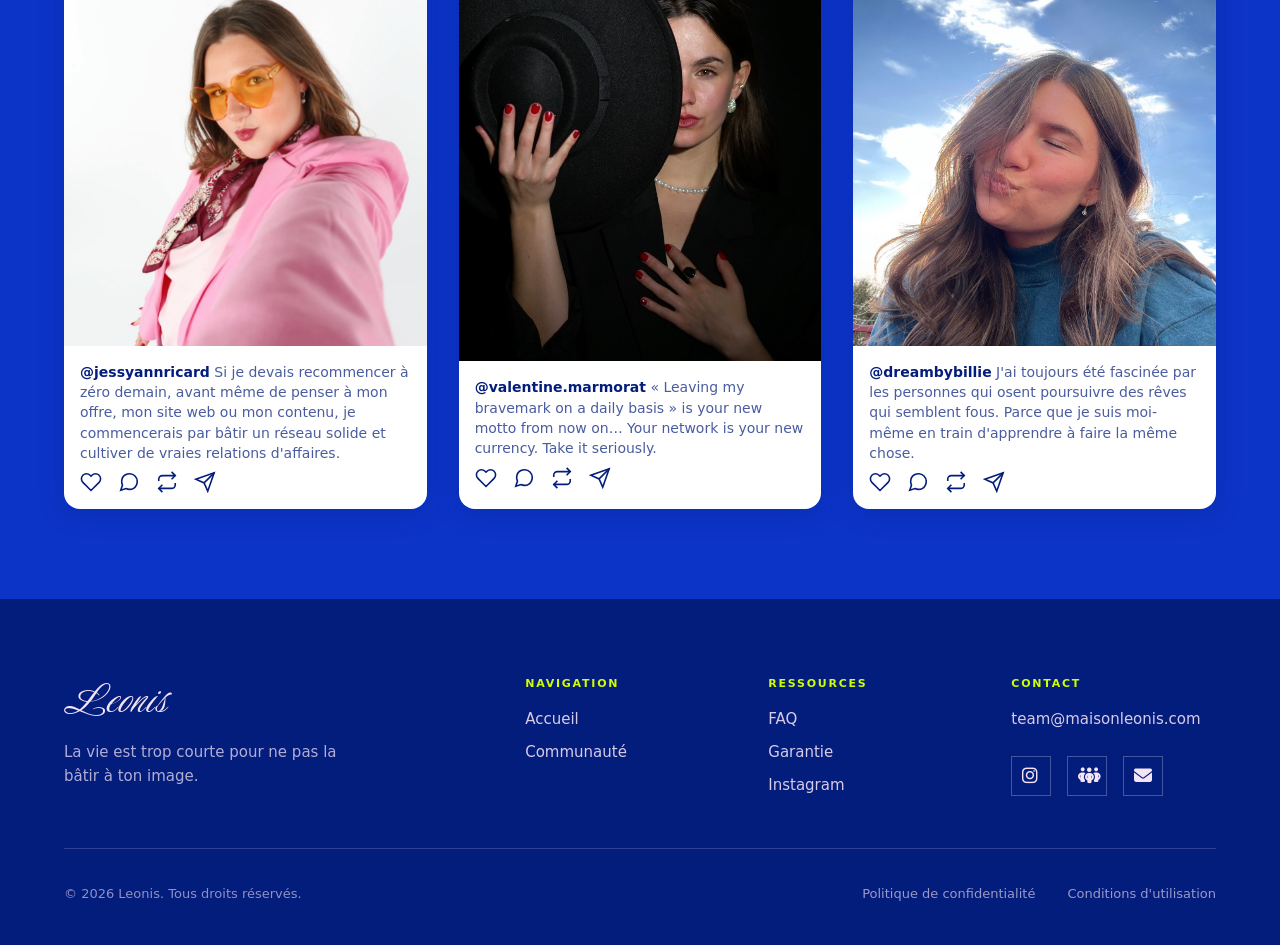
==== commit 6d2e281c: "Ajouter les pages légales, FAQ et SEO, et refondre la communauté et les services. Désactive la gate " ====
--- a/index.html
+++ b/index.html
@@ -2,82 +2,13 @@
 <html lang="fr">
 <head>
   <meta charset="UTF-8" />
-  <meta name="viewport" content="width=device-width, initial-scale=1.0, viewport-fit=cover" />
-  <meta name="description" content="Accès privé au site Leonis — entre le mot de passe pour continuer." />
+  <meta http-equiv="refresh" content="0; url=home.html" />
   <meta name="robots" content="noindex, nofollow" />
-  <title>Accès privé — Leonis</title>
-  <link rel="icon" href="Images/rondetoile.svg" type="image/svg+xml" />
-
-  <link rel="preconnect" href="https://fonts.googleapis.com" />
-  <link rel="preconnect" href="https://fonts.gstatic.com" crossorigin />
-  <link
-    href="https://fonts.googleapis.com/css2?family=Inter:wght@400;600;700&family=Luxurious+Script&family=Noto+Serif+Display:ital,wdth,wght@0,62.5..100,400..700;1,62.5..100,400..700&display=swap"
-    rel="stylesheet"
-  />
-
-  <link rel="stylesheet" href="css/variables.css" />
-  <link rel="stylesheet" href="css/base.css" />
-  <link rel="stylesheet" href="css/pages/gate.css" />
+  <link rel="canonical" href="https://www.maisonleonis.com/home.html" />
+  <title>Leonis</title>
+  <script type="module">
+    window.location.replace('home.html');
+  </script>
 </head>
-<body class="page-gate">
-
-  <div class="gate__backdrop" aria-hidden="true">
-    <img class="gate__bloom gate__bloom--star" src="Images/rondetoile.svg" alt="" width="320" height="320" />
-    <img class="gate__bloom gate__bloom--flower" src="Images/formerose.svg" alt="" width="320" height="320" />
-    <img class="gate__bloom gate__bloom--heart" src="Images/rondcoeur.svg" alt="" width="180" height="180" />
-  </div>
-
-  <main class="gate">
-    <div class="gate__panel">
-      <div class="gate__brand">
-        <p class="gate__eyebrow">Accès privé</p>
-        <p class="gate__logo" aria-hidden="true">Leonis</p>
-      </div>
-
-      <div class="gate__intro">
-        <h1 class="gate__title">Bienvenue, girl boss</h1>
-        <p class="gate__lead">
-          Ce site est réservé à la communauté Leonis pour l’instant. Entre le mot de passe pour y accéder.
-        </p>
-      </div>
-
-      <form class="gate-form" action="#" method="post" novalidate>
-        <label class="gate-form__label" for="gate-password">Mot de passe</label>
-
-        <div class="gate-form__field">
-          <input
-            class="gate-form__input"
-            id="gate-password"
-            name="password"
-            type="password"
-            autocomplete="current-password"
-            placeholder="Ton mot de passe"
-            required
-          />
-          <button
-            class="gate-form__toggle"
-            type="button"
-            aria-pressed="false"
-            aria-label="Afficher le mot de passe"
-          >
-            <svg class="gate-form__toggle-icon" viewBox="0 0 24 24" fill="none" stroke="currentColor" stroke-width="1.75" aria-hidden="true">
-              <path d="M2 12s3.5-7 10-7 10 7 10 7-3.5 7-10 7-10-7-10-7Z" />
-              <circle cx="12" cy="12" r="3" />
-            </svg>
-          </button>
-        </div>
-
-        <p class="gate-form__error" role="alert" hidden></p>
-
-        <button class="lc-btn gate-form__submit" type="submit">
-          Entrer sur le site
-        </button>
-      </form>
-
-      <p class="gate__note">Tu n’as pas le mot de passe ? Contacte l’équipe Leonis.</p>
-    </div>
-  </main>
-
-  <script type="module" src="js/gate.js"></script>
-</body>
+<body></body>
 </html>
